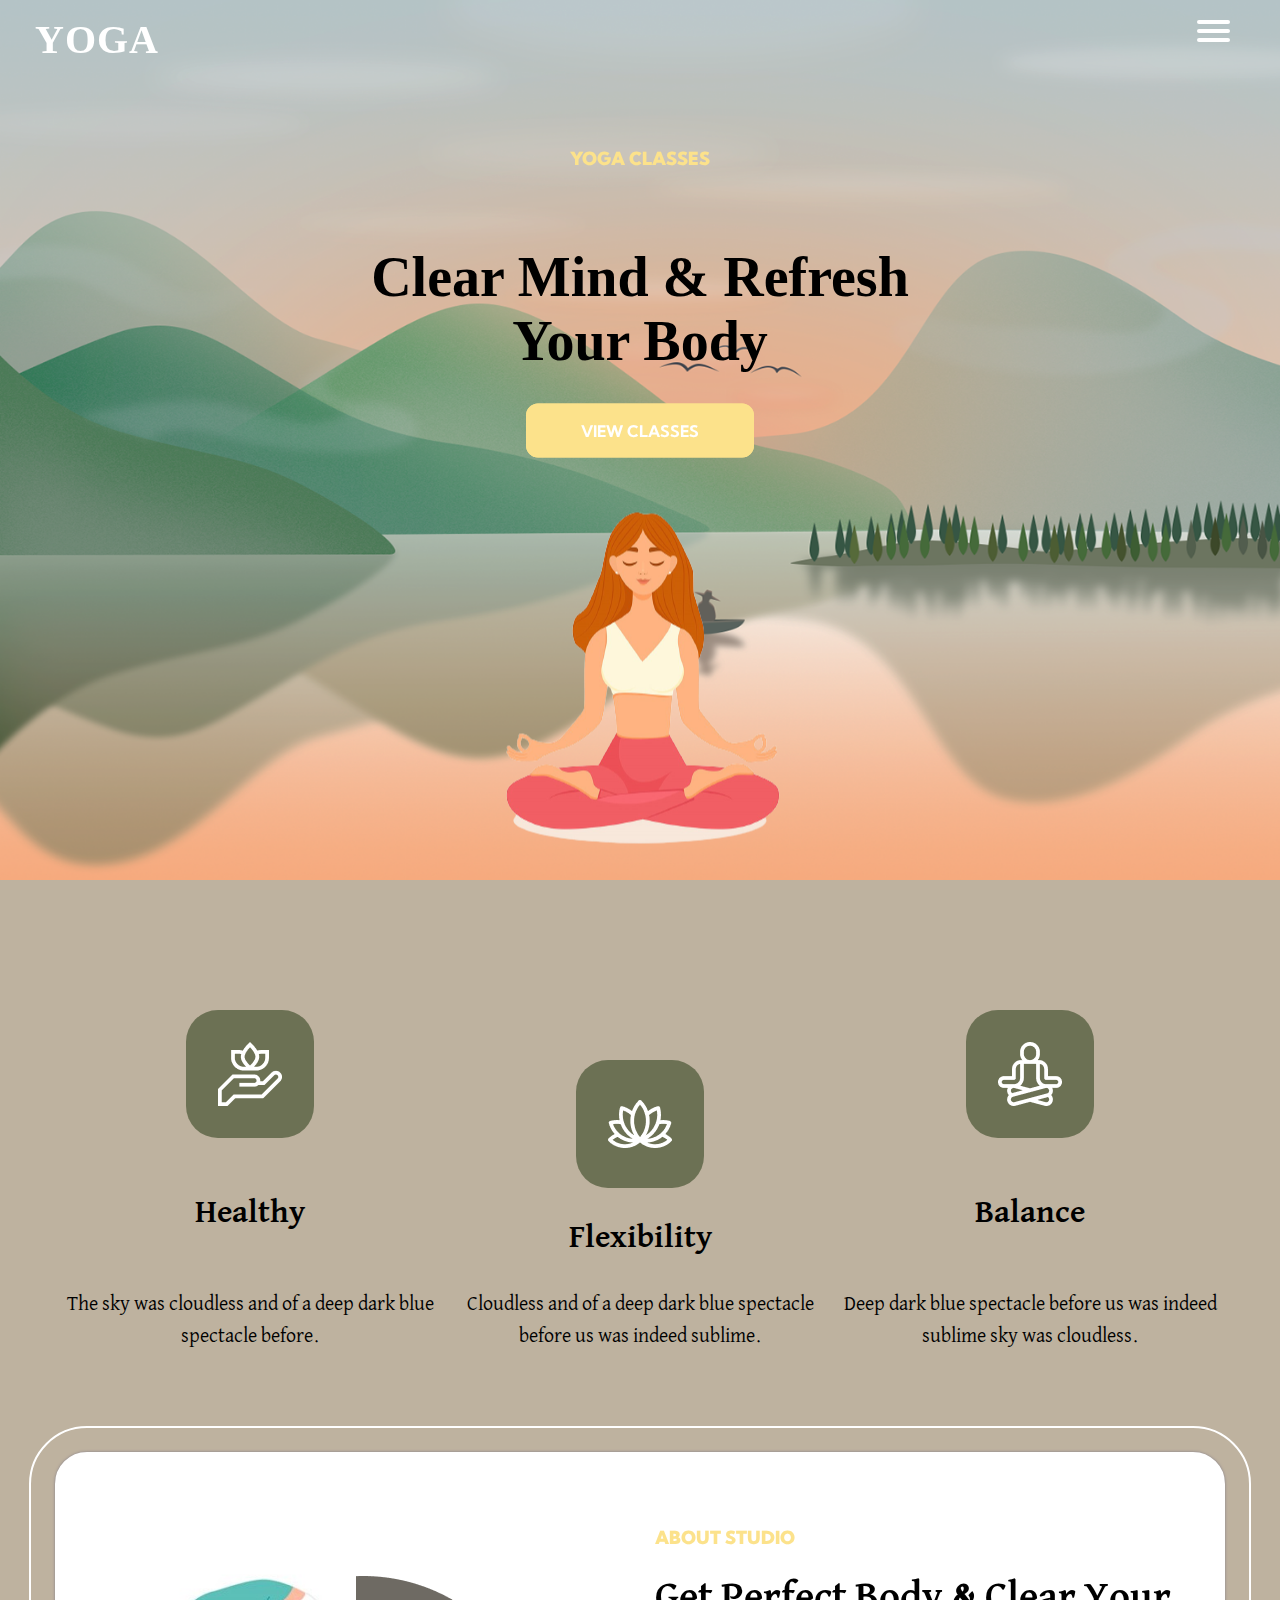
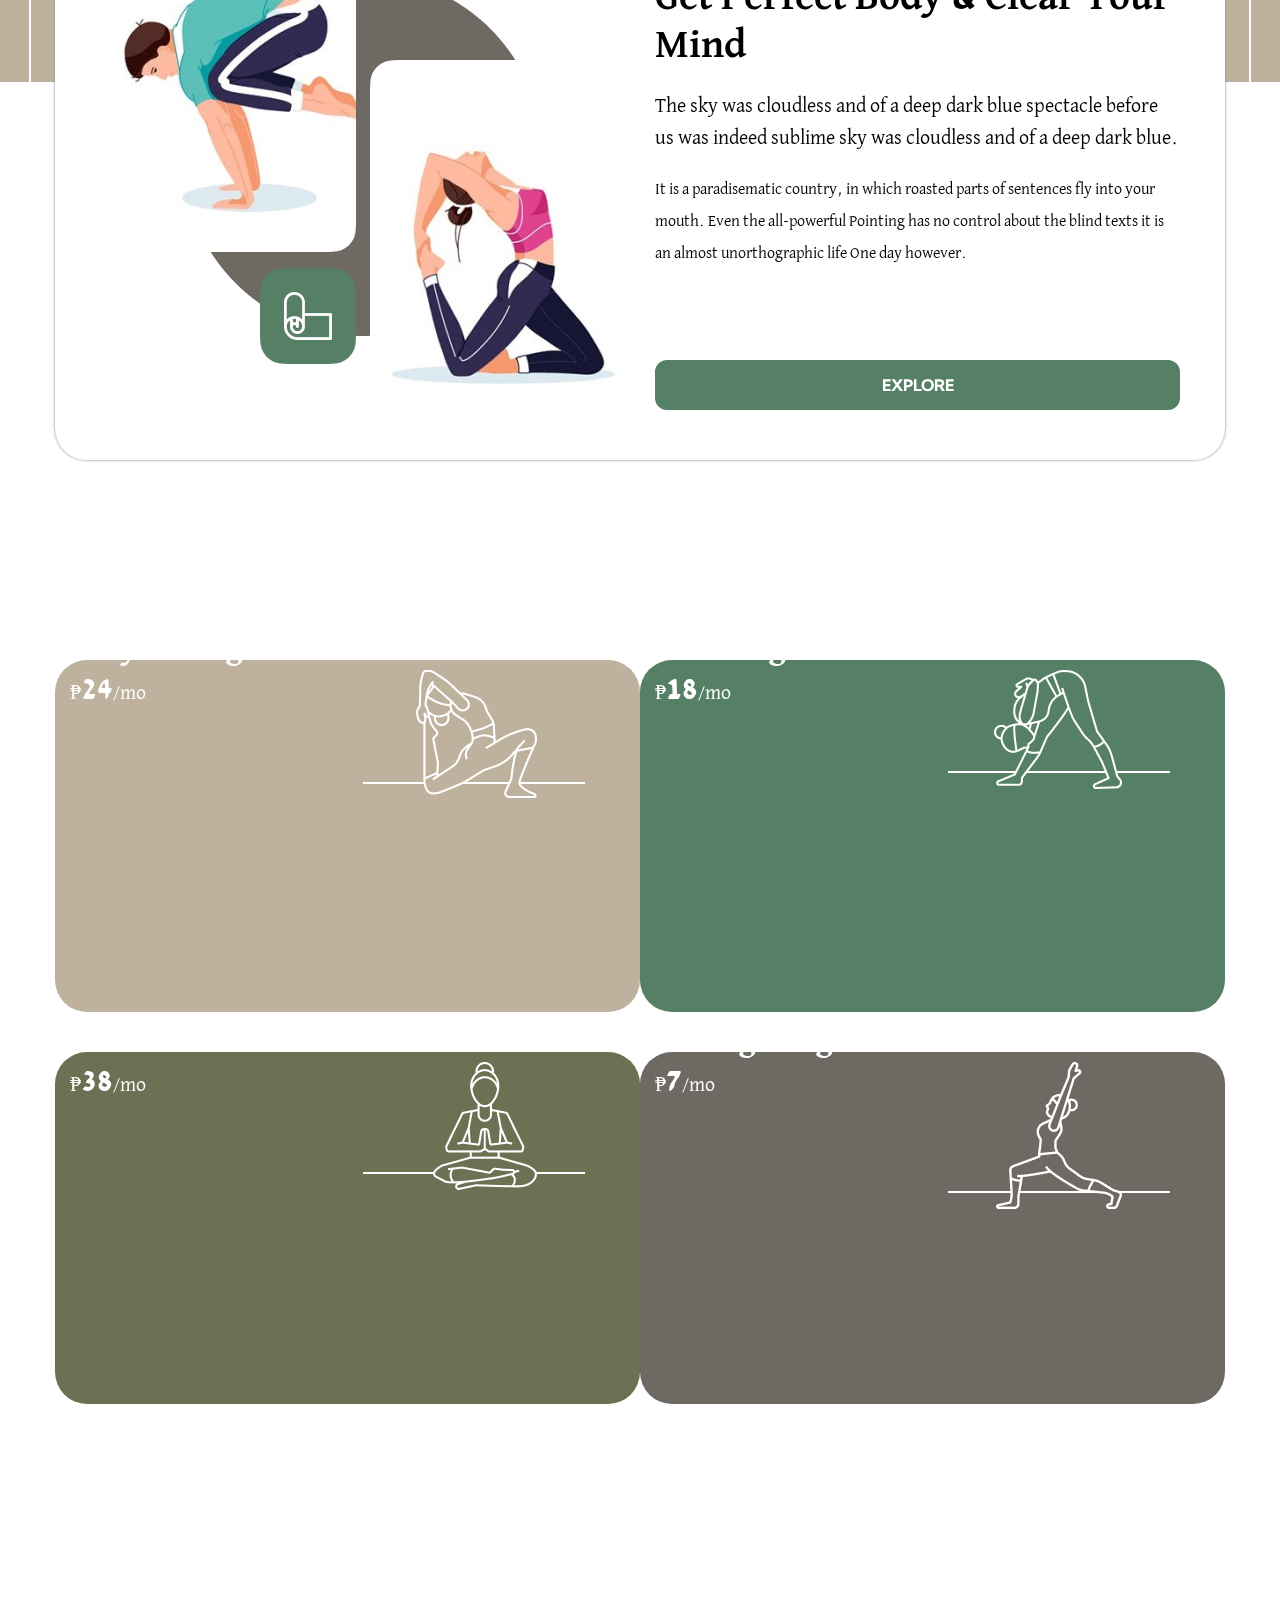
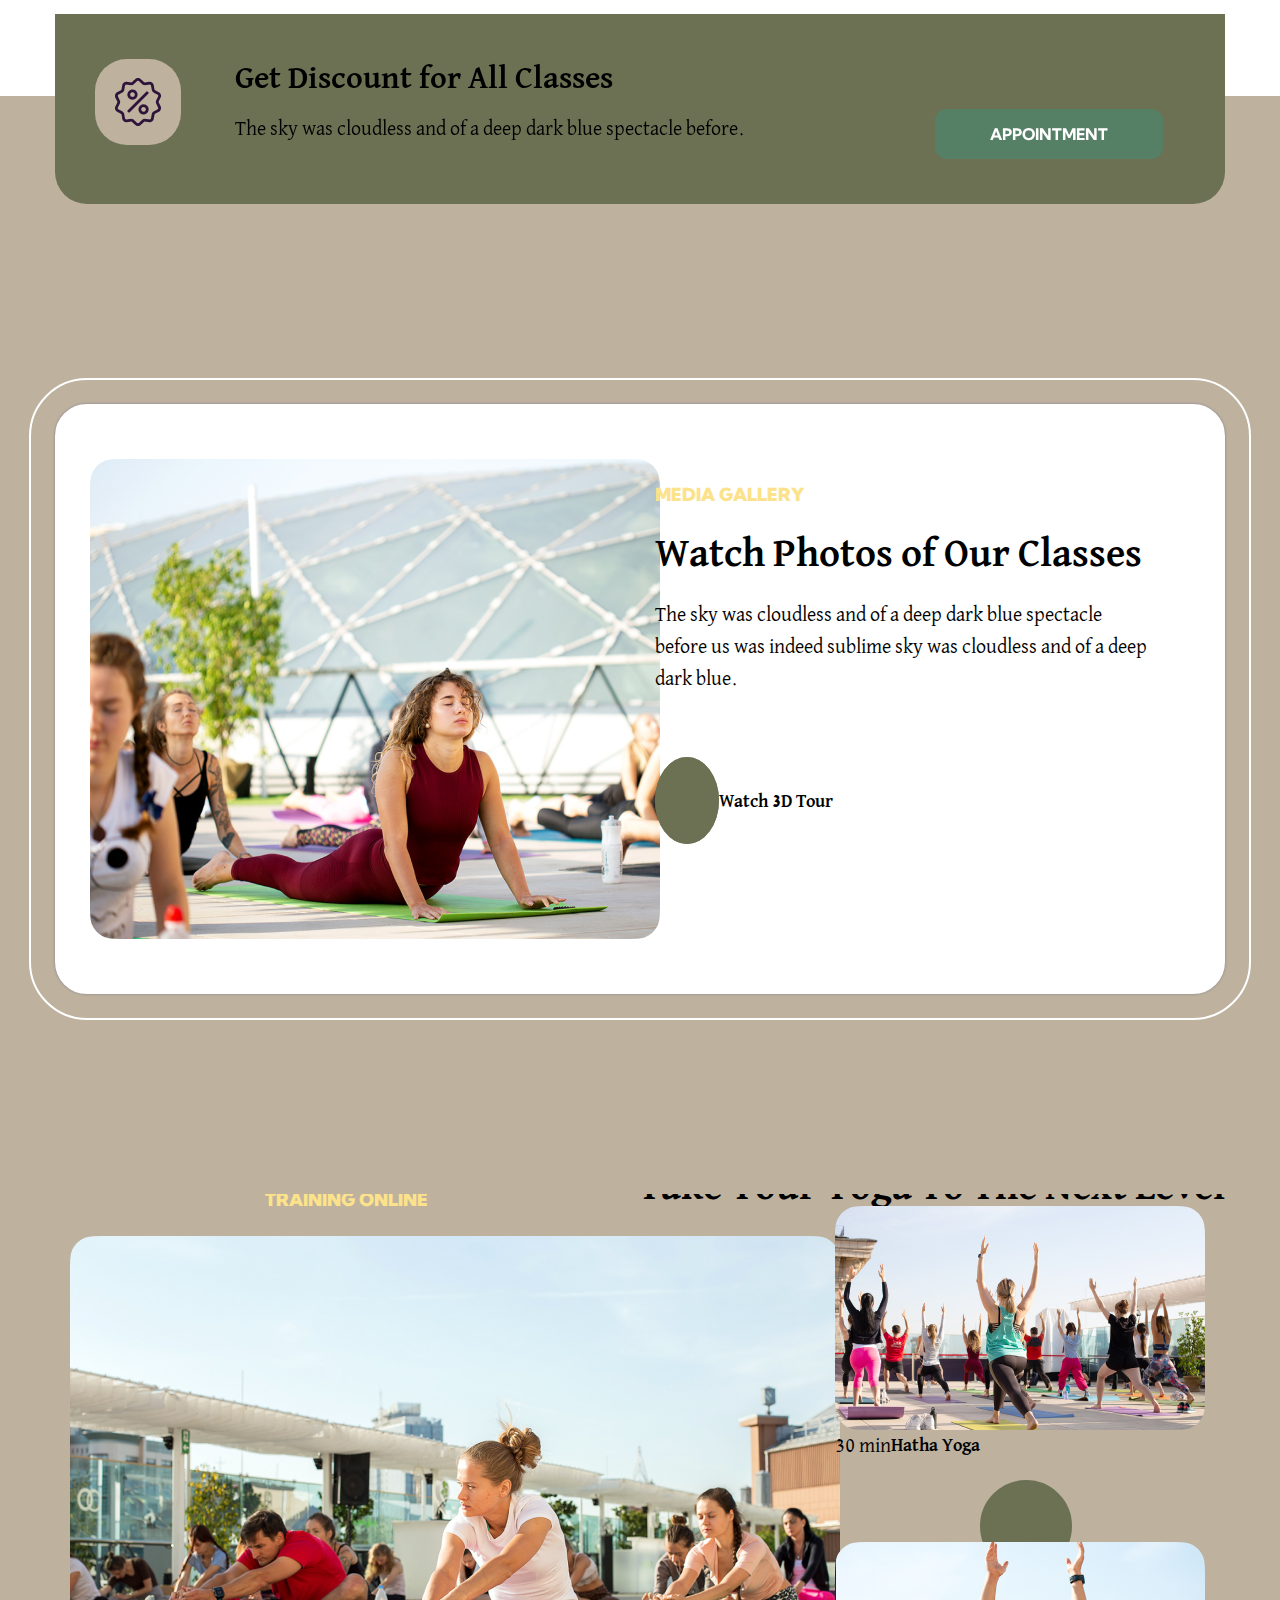
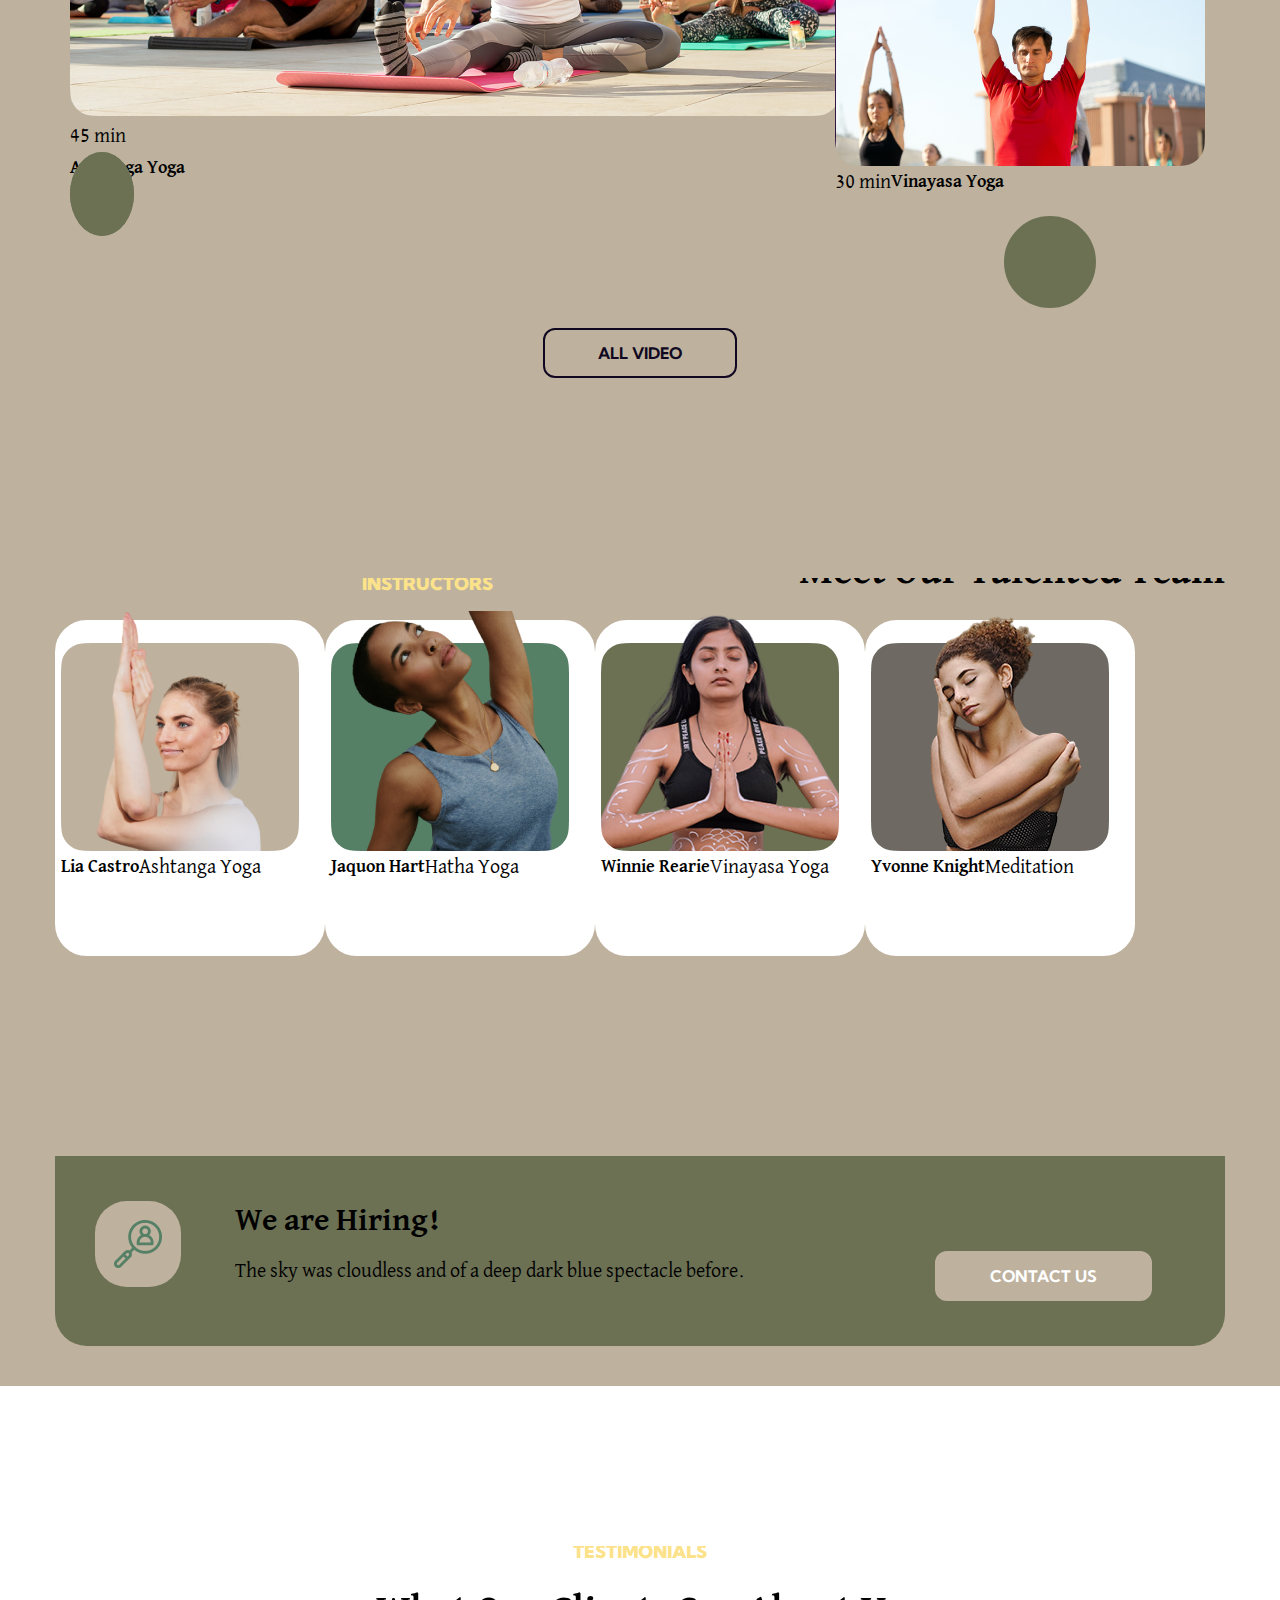
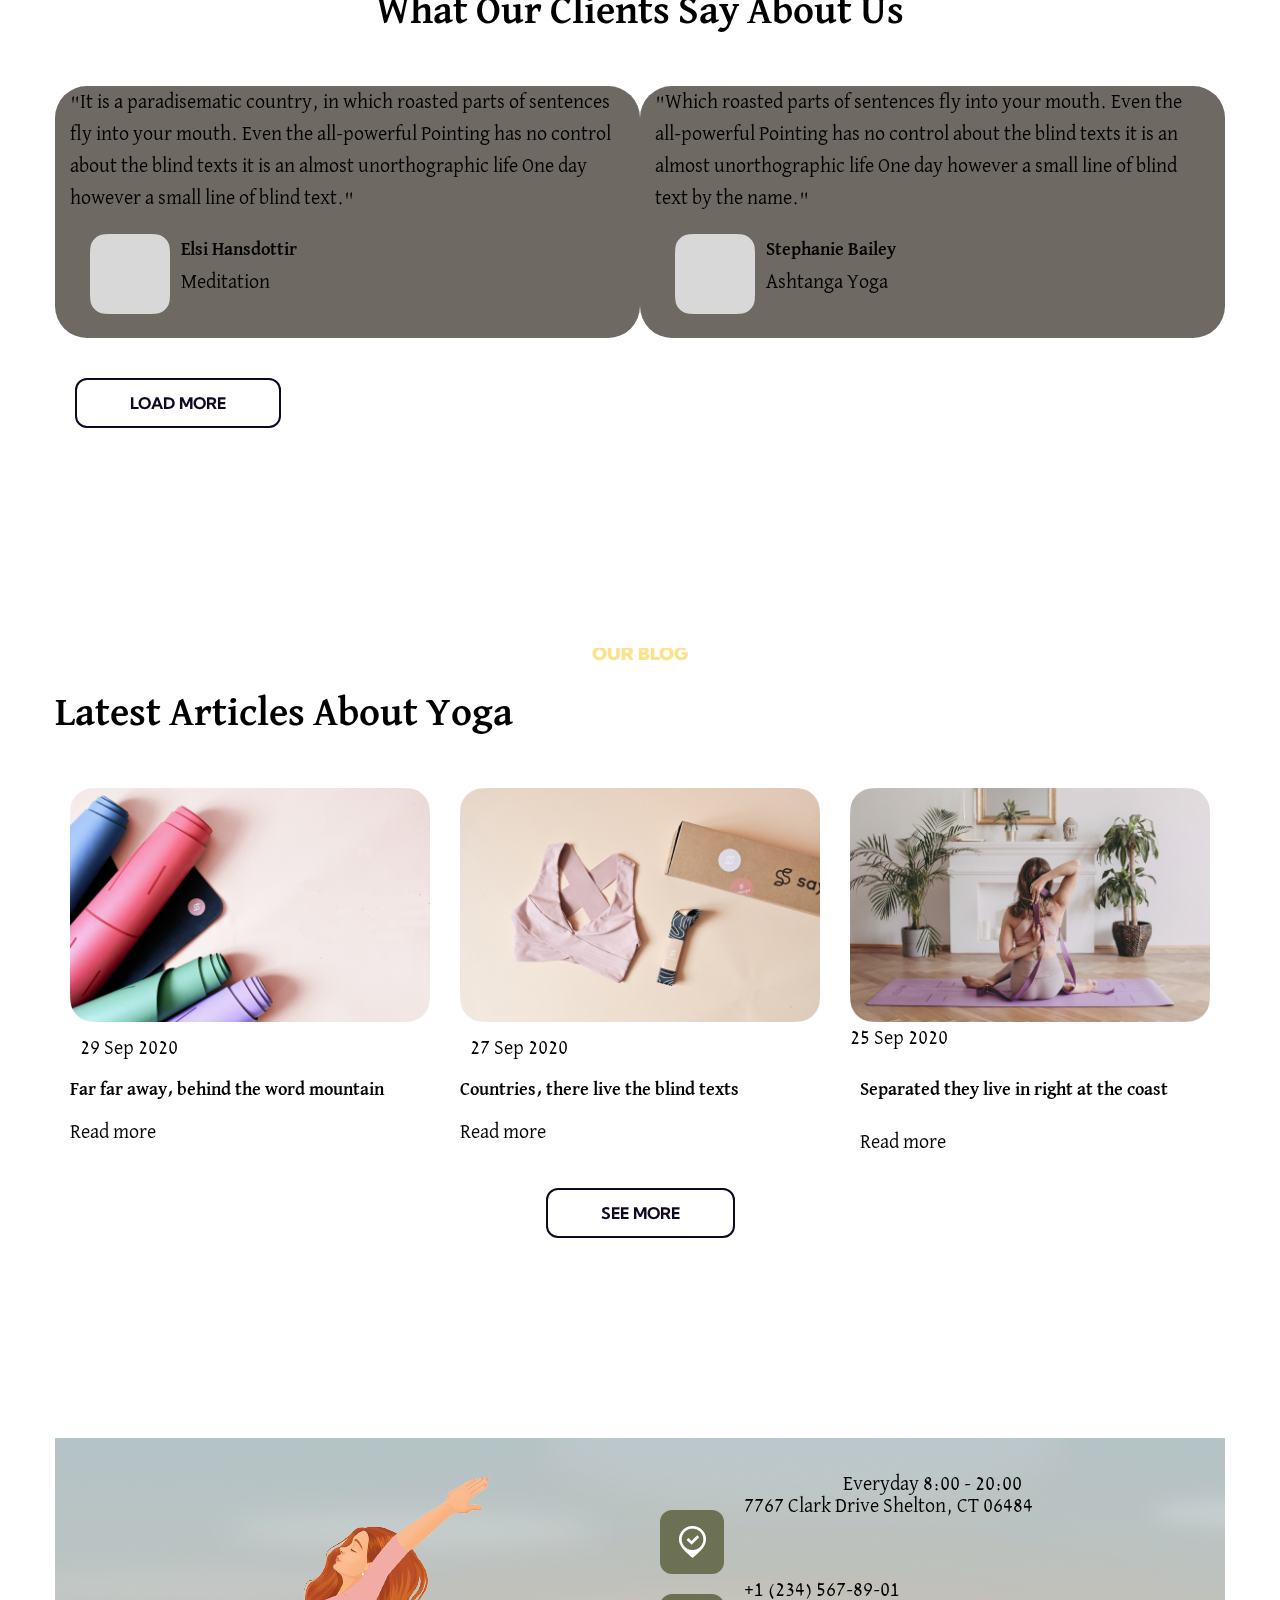
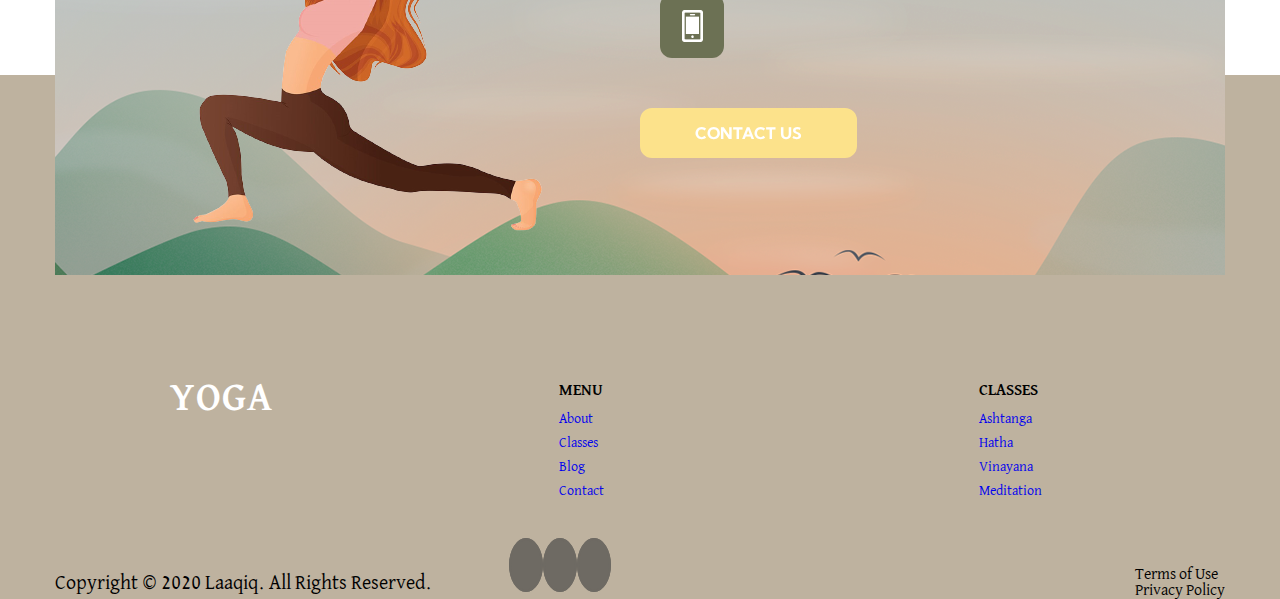
==== YOGA.html @ 5ab81576 "edited 4:30pm 5/19/21" ====
<!DOCTYPE html>
<html lang="en">
  <head>
    <meta charset="UTF-8" />
    <meta http-equiv="X-UA-Compatible" content="IE=edge" />
    <meta name="viewport" content="width=device-width, initial-scale=1.0" />
    <title>YOGA LANDING PAGE</title>
    <link rel="stylesheet" href="./assets/css/main.css" />
    <link rel="preconnect" href="https://fonts.gstatic.com">
    <link href="https://fonts.googleapis.com/css2?family=David+Libre:wght@400;500;700&family=Kumbh+Sans:wght@300;400;700&display=swap" rel="stylesheet">
    <link
    rel="stylesheet"
    href="https://cdnjs.cloudflare.com/ajax/libs/font-awesome/5.15.3/css/all.min.css"
    integrity="sha512-iBBXm8fW90+nuLcSKlbmrPcLa0OT92xO1BIsZ+ywDWZCvqsWgccV3gFoRBv0z+8dLJgyAHIhR35VZc2oM/gI1w=="
    crossorigin="anonymous"
  />
  </head>
  <body>

    <header id="navbar">
      <div class="nav-container">
        <nav role='navigation'>
          <a class="logo h2" href="#">YOGA</a>
          <div id="menu-toggle">
            <input type="checkbox" />
              <span class="ham-menu__item"></span>
              <span class="ham-menu__item"></span>
              <span class="ham-menu__item"></span>
          </div>
          <ul id="menu" class="header__nav-list">
            <li class="header__nav-item"><a class="header__nav-link" href="#">ABOUT</a></li>
            <li class="header__nav-item"><a class="header__nav-link" href="#">CLASSES</a></li>
            <li class="header__nav-item"><a class="header__nav-link" href="#">BLOG</a></li>
            <li class="header__nav-item"><a class="header__nav-link" href="#">CONTACT</a></li>
          </ul>
        </nav>
      </div>
    </header>
     
    <!-- START OF BACKGROUND IMAGE -->
    <div class="background-img"><img src="/assets/img/background.png" alt="" class="background-img">
  
      <div class="hero-text">
        <section id="hero">
          <div class="row d-column-center">
            <h4 class="h4 hero__item menu_link margin-top-btm-50">YOGA CLASSES</h4>
            <h1 class="h1 hero__item margin-top-btm-50">Clear Mind & Refresh Your Body</h1>
            <div class="hero__item">
              <a href="" class="btn btn__yellow margin-top-btm-50">VIEW CLASSES</a>
            </div>
            <div class="hero__item margin-top-btm-50">
              <img src="./assets/img/background-1.png" alt="woman" class="hero__img">
            </div>
          </div>
      </div>

    </div>
  <!-- END OF BACKGROUND IMAGE -->

          <div class="container hero-wrap ">
            <div class="row ">
              <div class="hero-wrap_item column column-lg-4 column-sm-4 d-column-center">
                <div class="row hero-wrap__item hero__icon icon">
                  <img src="./assets/img/hero_icon-1.png" alt="Healthy">
                </div>
                <h2 class="row h3 hero-wrap__item">Healthy</h2>
                <h3 class="row p hero-wrap__item">The sky was cloudless and of a deep dark blue spectacle before.</h3>
              </div>
              <div class="hero-wrap_item column column-lg-4 column-sm-4 d-column-center">
                <div class="row hero-wrap__item hero__icon icon">
                  <img src="./assets/img/hero_icon-2.png" alt="Flexibility"></div>
                <h2 class="row h3 hero-wrap__item">Flexibility</h2>
                <h3 class="row p hero-wrap__item">Cloudless and of a deep dark blue spectacle before us was indeed sublime.</h3>
              </div>
              <div class="hero-wrap_item column column-lg-4 column-sm-4 d-column-center">
                <div class="row hero-wrap__item hero__icon icon">
                  <img src="./assets/img/hero_icon-3.png" alt="Balance"></div>
                <h2 class="row h3 hero-wrap__item">Balance</h2>
                <h3 class="row p hero-wrap__item">Deep dark blue spectacle before us was indeed sublime sky was cloudless.</h3>
              </div>
            </div>
          </div>
      </section>
  
    <!-- START OF WHITE FLUID BACKGROUND -->
    <div class="container-fluid fluid-bg">

      <section id="about"> 
        <div class="container white-filled-outline padding-45-25">
          <div class="row about__box">
            <div class="about__item column column-lg-6 column-sm-12 ac-center jc-center">
              <img src="./assets/img/about_img-1.png" alt="about" class="about__item about__img">
            </div>
            
            <div class="about__item column column-lg-6 column-sm-12">
              <h4 class="about__item h4 menu_link margin-20">ABOUT STUDIO</h4>
              <h2 class="about__item h2">Get Perfect Body & Clear Your Mind</h2>
              <p class="about__item p margin-20">The sky was cloudless and of a deep dark blue spectacle before us was indeed sublime sky was cloudless and of a deep dark blue.</p>
              <p class="about__item regular_L margin-20">It is a paradisematic country, in which roasted parts of sentences fly into your mouth. Even the all-powerful Pointing has no control about the blind texts it is an almost unorthographic life One day however.</p>
              <div class="about__item margin-top-90">
                <a href="" class="btn btn__green center">EXPLORE</a>
              </div>
            </div>
          </div>
        </div>
      </section>

      <section id="classes">
        <div class="container">
          <div class="row">
            <div id="classes__vinayasa" class="classes column column-lg-6 column-sm-12 nude-filled padding-no-right margin-btm-10">
              <div class="row classes__item padding-top-10">
                <h3 class="h3">Vinayasa Yoga</h3>
                <p class="p">Lia Castro</p>
              </div>
              <div class="row classes__item padding-top-10"> 
                <div class="column column-lg-6 column-sm-6"> 
                  <p class="p">₱<span class="h3">24</span>/mo</p> 
                </div> 
                <div class="column column-lg-6 column-sm-6"><img src="./assets/img/classes_img-1.png" alt="" class="team">
                </div>
              </div>
            </div>

            <div id="classes__hatha" class="classes column column-lg-6 column-sm-12 green-filled padding-no-right margin-btm-10">
              <div class="row classes__item padding-top-10">
                <h3 class="h3">Hatha Yoga</h3>
                <p class="p">Jaquon Hart</p>
              </div>
              <div class="row classes__item padding-top-10"> 
                <div class="column column-lg-6 column-sm-6"> 
                  <p class="p">₱<span class="h3">18</span>/mo</p> 
                </div> 
                <div class="column column-lg-6 column-sm-6"><img src="./assets/img/classes_img-2.png" alt="" class="team">
                </div>
              </div>
            </div>

            <div id="classes__meditation" class="classes column column-lg-6 column-sm-12 olive-filled padding-no-right margin-btm-10">
              <div class="row classes__item padding-top-10">
                <h3 class="h3">Meditation</h3>
                <p class="p">Winny Rearie</p>
              </div>
              <div class="row classes__item padding-top-10"> 
                <div class="column column-lg-6 column-sm-6"> 
                  <p class="p">₱<span class="h3">38</span>/mo</p> 
                </div> 
                <div class="column column-lg-6 column-sm-6"><img src="./assets/img/classes_img-3.png" alt="" class="team">
                </div>
              </div>
            </div>

            <div id="classes__ashtanga" class="classes column column-lg-6 column-sm-12 brown-filled padding-no-right margin-btm-10">
              <div class="row classes__item padding-top-10">
                <h3 class="h3">Ashtanga Yoga</h3>
                <p class="p">Yvonne Knight</p>
              </div>
              <div class="row classes__item padding-top-10"> 
                <div class="column column-lg-6 column-sm-6"> 
                  <p class="p">₱<span class="h3">7</span>/mo</p> 
                </div> 
                <div class="column column-lg-6 column-sm-6"><img src="./assets/img/classes_img-4.png" alt="" class="team">
                </div>
              </div>
            </div>
          </div>
        </section>

        <section id="discount">
          <div class="container">
            <div class="row olive-filled padding-45-25 ac-center">
              <div class="column column-lg-9 column-sm-12">
                <div class="row">
                  <div class="column column-lg-2 column-sm-12">
                    <div class="symbol nude-filled center">
                      <img src="./assets/img/discount_icon-1.png" alt="">
                    </div>
                  </div>
                  <div class="column column-lg-10 column-sm-12 d-column-center">
                    <h3 class="h3">Get Discount for All Classes</h3>
                    <p class="p">The sky was cloudless and of a deep dark blue spectacle before.</p>
                  </div>
                </div>
              </div>
              <div class="column column-lg-3 column-sm-12 ac-center">
                <a href="" class="btn btn__green center">APPOINTMENT</a>
              </div>
            </div>
          </div>
        </section>

    </div>
    <!-- END OF WHITE FLUID BACKGROUND -->
    
    <section id="media">
      <div class="container white-filled-outline padding-50">
        <div class="row">
          <div class="column column-lg-6 column-sm-12 center">
            <img src="./assets/img/vid-1.png" alt="media" class="media">
          </div>
          <div class="column column-lg-6 column-sm-12">
            <h4 class="h4 menu_link  margin-20">MEDIA GALLERY</h4>
            <h2 class="h2  margin-20">Watch Photos of Our Classes</h2>
            <p class="p  margin-20">The sky was cloudless and of a deep dark blue spectacle before us was indeed sublime sky was cloudless and of a deep dark blue.</p>
            <p class="h4 margin-top-90"><a href="" class="btn btn__icon-olive"><i class="fas fa-play"></i></a>   Watch 3D Tour</p>
            
          </div>
        </div>
      </div>
    </section>

    <section id="training">
      <div class="container">
        <div class="row padding-top-btm-10">
          <h4 class="h4 menu_link ac-center">TRAINING ONLINE</h4>
          <h2 class="h2 ac-center">Take Your Yoga To The Next Level</h2>
        </div>
        <div class="row">
          <div class="column column-lg-8 column-sm-12">
            <img src="./assets/img/vid-2.png" alt="media" class="media">
            <p class="p">45 min</p>
            <h4 class="h4">Ashtanga Yoga</h4>
            <a href="" class="btn btn__icon-olive"><i class="fas fa-play"></i></a>
          </div>

          <div class="column column-lg-4 column-sm-12 d-column-center">
            <div class="row">
              <img src="./assets/img/vid-3.png" alt="media" class="media">
              <p class="p">30 min</p>
              <h4 class="h4">Hatha Yoga</h4>
              <a href="" class="btn btn__icon-olive"><i class="fas fa-play"></i></a>
            </div>

            <div class="row">
              <img src="./assets/img/vid-4.png" alt="media" class="media">
              <p class="p">30 min</p>
              <h4 class="h4">Vinayasa Yoga</h4>
              <a href="" class="btn btn__icon-olive"><i class="fas fa-play"></i></a>
            </div>           
          </div>
        </div>
        <div class="row center"><a href="" class="btn btn__black-border">ALL VIDEO</a></div>
      </div>
    </section>

    <section id="instructors">
      <div class="container">
        <div class="row instructors__row margin-50">
          <h4 class="h4 menu_link margin-20">INSTRUCTORS</h4>
          <h2 class="h2">Meet Our Talented Team</h2>
        </div>
        <div class="row instructors__row">
          <div class="instructor__block column column-lg-3 column-sm-12 white-filled">
            <div class="row"><img src="./assets/img/team_img-1.png" alt="Lia" class="team">
              <h4 class="h4 padding-top-btm-10">Lia Castro</h4>
              <p class="p padding-top-btm-10">Ashtanga Yoga</p>
            </div>
            
          </div>
          <div class="instructor__block column column-lg-3 white-filled">
            <div class="row">
              <img src="./assets/img/team_img-2.png" alt="Lia" class="team">
              <h4 class="h4 padding-top-btm-10">Jaquon Hart</h4>
              <p class="p padding-top-btm-10">Hatha Yoga</p>
            </div>  
          </div>

          <div class="instructor__block column column-lg-3 white-filled">
            <div class="row">
              <img src="./assets/img/team_img-3.png" alt="Lia" class="team">
              <h4 class="h4 padding-top-btm-10">Winnie Rearie</h4>
              <p class="p padding-top-btm-10">Vinayasa Yoga</p>
            </div>
          </div>

          <div class="instructor__block column column-lg-3 white-filled">
            <div class="row">
              <img src="./assets/img/team_img-4.png" alt="Lia" class="team">
              <h4 class="h4 padding-top-btm-10">Yvonne Knight</h4>
              <p class="p padding-top-btm-10">Meditation</p>
            </div>
          </div>
        </div>
      </div>
    </section>

    <!-- START OF WHITE FLUID BACKGROUND -->
    <div class="container-fluid fluid-bg">

      <section id="hiring">
        <div class="container">
          <div class="row olive-filled padding-45-25 ac-center">
            <div class="column column-lg-9 column-sm-12">
              <div class="row">
                <div class="column column-lg-2 column-sm-12">
                  <div class="symbol nude-filled center">
                    <img src="./assets/img/hiring.png" alt="">
                  </div>
                </div>

                <div class="column column-lg-10 column-sm-12 d-column-center">
                  <h3 class="h3">We are Hiring!</h3>
                  <p class="p">The sky was cloudless and of a deep dark blue spectacle before.</p>
                </div>
              </div>
            </div>
            
            <div class="column column-lg-3 column-sm-12 ac-center">
              <a href="" class="btn btn__nude">CONTACT US</a>
            </div>
          </div>
        </div>
      </section>

      <section id="testimonials">
        <div class="container">
          <div class="row margin-top-btm-50 d-column-center center">
            <h4 class="h4 menu_link margin-20 ac-center">TESTIMONIALS</h4>
            <h2 class="h2">What Our Clients Say About Us</h2>
          </div>
          <div class="row center">
            <div class="column column-lg-6 column-md-9 column-sm-12 brown-filled padding-45-25">
              <p class="p padding-top-btm-10">"It is a paradisematic country, in which roasted parts of sentences fly into your mouth. Even the all-powerful Pointing has no control about the blind texts it is an almost unorthographic life One day however a small line of blind text."</p>
            
              <div class="row padding-20">
                <div class="column column-lg-2 column-sm-4">
                  <img src="./assets/img/testimonilas.png" alt="quote">
                </div>
                <div class="column column-lg-10 column-sm-8">
                  <h4 class="h4">Elsi Hansdottir</h4>
                  <p class="p">Meditation</p>
                </div>  
              </div>
            </div>

            <div class="column column-lg-6 column-md-9 column-sm-12 brown-filled padding-45-25">
              <p class="p padding-top-btm-10">"Which roasted parts of sentences fly into your mouth. Even the all-powerful Pointing has no control about the blind texts it is an almost unorthographic life One day however a small line of blind text by the name."</p>      
              
              <div class="row padding-20">
                <div class="column column-lg-2 column-sm-4">
                  <img src="./assets/img/testimonilas.png" alt="quote">
                </div>
                <div class="column column-lg-10 column-sm-8">
                  <h4 class="h4">Stephanie Bailey</h4>
                  <p class="p">Ashtanga Yoga</p>
                </div>
              </div>
            </div>
          </div>

          <div class="row padding-20">
             <a href="" class="btn btn__black-border center">LOAD MORE</a>
          </div>
        </div> 
      </section>

      <section id="blog">
        <div class="container">
          <div class="row margin-top-btm-50 d-column">
            <h4 class="h4 menu_link margin-20">OUR BLOG</h4>
            <h2 class="h2">Latest Articles About Yoga</h2>
          </div>

          <div class="row center">
            <div class="column column-lg-4 column-md-8 column-sm-12 d-column">
              <img src="./assets/img/blog-1.png" alt="blog" class="blog">
              <p class="p margin-10">29 Sep 2020</p>
              <h4 class="h4 margin-btm-10 ">Far far away, behind the word mountain</h4>
              <li class="p margin-btm-10">Read more</li>
            </div>
            <div class="column column-lg-4 column-md-8 column-sm-12 d-column">
              <img src="./assets/img/blog-2.png" alt="blog" class="blog">
              <p class="p margin-10">27 Sep 2020</p>
                <h4 class="h4 margin-btm-10">Countries, there live the blind texts</h4>
                <li class="p margin-btm-10">Read more</li>
            </div>
            <div class="column column-lg-4 column-md-8 column-sm-12 d-column">
              <img src="./assets/img/blog-3.png" alt="blog" class="blog">
              <p class="p margin-btm-10">25 Sep 2020</p>
              <h4 class="h4 margin-10">Separated they live in right at the coast</h4>
              <li class="p margin-10">Read more</li>
            </div>
          </div>
          <div class="row center margin-top-20 center"><a href="" class="btn btn__black-border">SEE MORE</a></div>
        </div>
      </section>

<section id="contact">
  <div class="container" style="background-image: url(./assets/img/background.png);">
    <div class="row">
      <div class="column column-lg-6 column-sm-12">
        <img src="./assets/img/background-2.png" alt="woman" class="contact">
      </div>

      <div class="column column-lg-6 column-sm-12">
        <div class="row d-column">
          <h3 class="h3">Contact Us!</h3>
          <p class="p margin-20">Everyday 8:00 - 20:00</p>
        </div>
        <div class="row margin-10">
          <div href="" class="contact__icon icon-sm">
            <img src="./assets/img/contact-1.png" alt="address">
          </div>
          <p class="p">7767 Clark Drive Shelton, CT 06484</p>
        </div>
        <div class="row margin-10">
          <div href="" class="contact__icon icon-sm">
            <img src="./assets/img/contact-2.png" alt="">
          </div>
          <p class="p">+1 (234) 567-89-01</p>
        </div>
        <div class="row margin-20">
          <a href="" class="btn btn__yellow">CONTACT US</a>
        </div>
      </div>
    </div>
  </div>
</section>
</div>

<footer id="footer">
  <div class="container ">
    <div class="row">
      <div class="logo h2 column column-lg-3 column-sm-12 jc-center">
        YOGA
      </div>
      <div class="column column-lg-3 column-sm-12 d-column-center margin-20 center">
        <a class="bold_L">MENU</a>
        <a href="#about" class="regular_M">About</a>
        <a href="#classes" class="regular_M">Classes</a>
        <a href="#blog" class="regular_M">Blog</a>
        <a href="contact" class="regular_M">Contact</a>
      </div>
      <div class="column column-lg-3 column-sm-12 d-column-center margin-20 center">
        <a class="bold_L">CLASSES</a>
        <a href="#classes__ashtanga" class="regular_M">Ashtanga</a>
        <a href="#classes__hatha" class="regular_M">Hatha</a>
        <a href="#classes__vinayana" class="regular_M">Vinayana</a>
        <a href="#classes__meditation" class="regular_M">Meditation</a>
      </div>
      <div class="column column-lg-3 column-sm-12 margin-20 ">
        <a href="" class="btn btn__icon-only"><i class="fab fa-facebook-f"></i></a>
        <a href="" class="btn btn__icon-only"><i class="fab fa-twitter"></i></a>
        <a href="" class="btn btn__icon-only"><i class="fab fa-instagram"></i></a>
      </div>
    </div>

    <div class="row jc-space-between margin-top-90">
      <p class="p">Copyright © 2020 Laaqiq. All Rights Reserved.</p>
      <ul>
        <li>Terms of Use</li>
        <li>Privacy Policy</li>
      </ul>
    </div>
  </div>
</footer>

<script>
  window.onscroll = () => {
    const navbar = document.querySelector("#navbar");
    // navbar height is 80
    if (this.scrollY <= 80) navbar.className = "";
    else navbar.className = "navbar--scroll";
  };
</script>

  </body>
</html>
---- assets/css/main.css ----
html {
  -webkit-box-sizing: border-box;
  box-sizing: border-box;
  scroll-padding-top: 80px;
  scroll-behavior: smooth;
  font-size: 16pt;
  font-family: "David Libre", serif;
}

body {
  background-color: #beb29f;
}

*,
*:before,
*:after {
  -webkit-box-sizing: inherit;
  box-sizing: inherit;
}

a {
  text-decoration: none;
  font-family: "Kumbh Sans", sans-serif;
}

li {
  list-style-type: none;
}

html,
body,
div,
span,
applet,
object,
iframe,
h1,
h2,
h3,
h4,
h5,
h6,
p,
blockquote,
pre,
a,
abbr,
acronym,
address,
big,
cite,
code,
del,
dfn,
em,
img,
ins,
kbd,
q,
s,
samp,
small,
strike,
strong,
sub,
sup,
tt,
var,
b,
u,
i,
center,
dl,
dt,
dd,
ol,
ul,
li,
fieldset,
form,
label,
legend,
table,
caption,
tbody,
tfoot,
thead,
tr,
th,
td,
article,
aside,
canvas,
details,
embed,
figure,
figcaption,
footer,
header,
hgroup,
menu,
nav,
output,
ruby,
section,
summary,
time,
mark,
audio,
video {
  margin: 0;
  padding: 0;
  border: 0;
  font-size: 100%;
  font: inherit;
  vertical-align: baseline;
}

/* HTML5 display-role reset for older browsers */
article,
aside,
details,
figcaption,
figure,
footer,
header,
hgroup,
menu,
nav,
section {
  display: block;
}

body {
  line-height: 1;
}

ol,
ul {
  list-style: none;
}

blockquote,
q {
  quotes: none;
}

blockquote:before,
blockquote:after,
q:before,
q:after {
  content: "";
  content: none;
}

table {
  border-collapse: collapse;
  border-spacing: 0;
}

.h1 {
  font-size: 56px;
  line-height: 64px;
  font-weight: 900;
}

.h2 {
  font-size: 40px;
  line-height: 48px;
  font-weight: 900;
}

.h3 {
  font-size: 32px;
  line-height: 40px;
  font-weight: 900;
}

.h4 {
  font-size: 18px;
  line-height: 32px;
  font-weight: 900;
}

.bold_L {
  font-size: 16px;
  line-height: 32px;
  font-weight: 700;
}

.bold_M {
  font-size: 14px;
  line-height: 24px;
  font-weight: 700;
}

.bold_S {
  font-size: 11px;
  line-height: 16px;
  font-weight: 700;
}

.p {
  font-size: 20px;
  line-height: 32px;
  font-weight: 400;
}

.regular_L {
  font-size: 16px;
  line-height: 32px;
  font-weight: 400;
}

.regular_M {
  font-size: 14px;
  line-height: 24px;
  font-weight: 400;
}

.regular_S {
  font-size: 11px;
  line-height: 16px;
  font-weight: 400;
}

.d-flex {
  display: -webkit-box;
  display: -ms-flexbox;
  display: flex;
}

.d-inline {
  display: inline-block;
}

.d-block {
  display: block;
}

.d-column {
  display: -webkit-box;
  display: -ms-flexbox;
  display: flex;
  -webkit-box-orient: vertical;
  -webkit-box-direction: normal;
      -ms-flex-direction: column;
          flex-direction: column;
  -webkit-box-pack: start;
      -ms-flex-pack: start;
          justify-content: flex-start;
}

.d-column-space-between {
  display: -webkit-box;
  display: -ms-flexbox;
  display: flex;
  -webkit-box-orient: vertical;
  -webkit-box-direction: normal;
      -ms-flex-direction: column;
          flex-direction: column;
  -webkit-box-pack: justify;
      -ms-flex-pack: justify;
          justify-content: space-between;
}

.d-column-center {
  display: -webkit-box;
  display: -ms-flexbox;
  display: flex;
  -webkit-box-orient: vertical;
  -webkit-box-direction: normal;
      -ms-flex-direction: column;
          flex-direction: column;
  -webkit-box-pack: justify;
      -ms-flex-pack: justify;
          justify-content: space-between;
}

.ac-center {
  display: -webkit-box;
  display: -ms-flexbox;
  display: flex;
  -ms-flex-line-pack: center;
      align-content: center;
}

.jc-center {
  display: -webkit-box;
  display: -ms-flexbox;
  display: flex;
  -ms-flex-wrap: wrap;
      flex-wrap: wrap;
  -webkit-box-pack: center;
      -ms-flex-pack: center;
          justify-content: center;
}

.center {
  display: -webkit-box;
  display: -ms-flexbox;
  display: flex;
  -ms-flex-wrap: wrap;
      flex-wrap: wrap;
  -webkit-box-pack: center;
      -ms-flex-pack: center;
          justify-content: center;
  -ms-flex-line-pack: center;
      align-content: center;
}

.jc-space-between {
  -webkit-box-pack: justify;
      -ms-flex-pack: justify;
          justify-content: space-between;
}

.margin-btm-10 {
  margin-bottom: 10px;
}

.margin-10 {
  margin: 10px;
}

.margin-20 {
  margin: 20px auto;
}

.margin-top-btm-50 {
  margin: 50px auto;
}

.margin-top-90 {
  margin-top: 90px;
}

.margin-top-20 {
  margin-top: 20px;
}

.padding-45-25 {
  padding: 45px 25px;
}

.padding-50 {
  padding: 50px;
}

.padding-20 {
  padding: 20px;
}

.padding-no-right {
  padding-top: 45px;
  padding-left: 25px;
  padding-bottom: 45px;
}

.padding-top-btm-10 {
  padding: 10px auto;
}

.white-filled-outline {
  background: #fff;
  border: 5px solid #fff;
  border-radius: 32px;
  outline: 2px solid #fff;
  outline-offset: 24px;
  -webkit-box-shadow: 0 0 3px #817c89;
          box-shadow: 0 0 3px #817c89;
}

.white-filled {
  background: #fff;
  border: 5px solid #fff;
  border-radius: 32px;
}

.nude-filled {
  background: #beb29f;
  border-radius: 32px;
}

.green-filled {
  background: #558065;
  border-radius: 32px;
}

.olive-filled {
  background: #6c7154;
  border-radius: 32px;
}

.brown-filled {
  background: #6e6a63;
  border-radius: 32px;
}

.icon {
  background: #6c7154;
  width: 128px;
  height: 128px;
  -webkit-box-pack: center;
      -ms-flex-pack: center;
          justify-content: center;
  -webkit-box-align: center;
      -ms-flex-align: center;
          align-items: center;
  border-radius: 32px;
}

.icon img {
  line-height: 64px;
}

.menu_link {
  color: #fce28b;
  font-family: "Kumbh Sans", sans-serif;
  margin: 20px auto;
}

.classes {
  height: 352px;
  color: #fff;
}

.symbol {
  width: 86px;
  height: 86px;
  -ms-flex-line-pack: center;
      align-content: center;
  -webkit-box-pack: center;
      -ms-flex-pack: center;
          justify-content: center;
}

.symbol img {
  -ms-flex-item-align: center;
      -ms-grid-row-align: center;
      align-self: center;
  -ms-grid-column-align: center;
      justify-self: center;
}

#navbar {
  height: 80px;
  display: -webkit-box;
  display: -ms-flexbox;
  display: flex;
  -webkit-box-pack: justify;
      -ms-flex-pack: justify;
          justify-content: space-between;
  -webkit-box-align: center;
      -ms-flex-align: center;
          align-items: center;
  position: fixed;
  top: 0;
}

#navbar.navbar--scroll {
  background: #beb29f;
  -webkit-box-shadow: 2px 2px 4px #817c89;
          box-shadow: 2px 2px 4px #817c89;
}

.logo {
  color: #fff;
  letter-spacing: 1px;
  margin-left: 20px;
}

#menu-toggle {
  display: block;
  position: absolute;
  top: 20px;
  right: 50px;
  z-index: 1;
  -webkit-user-select: none;
  -moz-user-select: none;
   -ms-user-select: none;
       user-select: none;
}

#menu-toggle input {
  display: block;
  width: 40px;
  height: 32px;
  position: absolute;
  top: -7px;
  left: -5px;
  cursor: pointer;
  opacity: 0;
  z-index: 2;
  -webkit-touch-callout: none;
}

#menu-toggle span {
  display: block;
  width: 33px;
  height: 4px;
  margin-bottom: 5px;
  position: relative;
  background: #fff;
  border-radius: 3px;
  z-index: 1;
  -webkit-transform-origin: 4px 0px;
          transform-origin: 4px 0px;
  -webkit-transition: background 0.5s cubic-bezier(0.77, 0.2, 0.05, 1), opacity 0.55s ease, -webkit-transform 0.5s cubic-bezier(0.77, 0.2, 0.05, 1);
  transition: background 0.5s cubic-bezier(0.77, 0.2, 0.05, 1), opacity 0.55s ease, -webkit-transform 0.5s cubic-bezier(0.77, 0.2, 0.05, 1);
  transition: transform 0.5s cubic-bezier(0.77, 0.2, 0.05, 1), background 0.5s cubic-bezier(0.77, 0.2, 0.05, 1), opacity 0.55s ease;
  transition: transform 0.5s cubic-bezier(0.77, 0.2, 0.05, 1), background 0.5s cubic-bezier(0.77, 0.2, 0.05, 1), opacity 0.55s ease, -webkit-transform 0.5s cubic-bezier(0.77, 0.2, 0.05, 1);
}

#menu-toggle span:first-child {
  -webkit-transform-origin: 0% 0%;
          transform-origin: 0% 0%;
}

#menu-toggle span:nth-last-child(2) {
  -webkit-transform-origin: 0% 100%;
          transform-origin: 0% 100%;
}

#menu-toggle input:checked ~ span {
  opacity: 1;
  -webkit-transform: rotate(45deg) translate(-2px, -1px);
          transform: rotate(45deg) translate(-2px, -1px);
  background: #558065;
}

#menu-toggle input:checked ~ span:nth-last-child(3) {
  opacity: 0;
  -webkit-transform: rotate(0deg) scale(0.2, 0.2);
          transform: rotate(0deg) scale(0.2, 0.2);
}

#menu-toggle input:checked ~ span:nth-last-child(2) {
  opacity: 1;
  -webkit-transform: rotate(-45deg) translate(0, -1px);
          transform: rotate(-45deg) translate(0, -1px);
}

#menu {
  position: absolute;
  width: 300px;
  margin: -100px 0 0 0;
  padding: 50px;
  padding-top: 125px;
  right: -100px;
  background: #fff;
  list-style-type: none;
  -webkit-font-smoothing: antialiased;
  -webkit-transform-origin: 0% 0%;
          transform-origin: 0% 0%;
  -webkit-transform: translate(100%, 0);
          transform: translate(100%, 0);
  -webkit-transition: -webkit-transform 0.5s cubic-bezier(0.77, 0.2, 0.05, 1);
  transition: -webkit-transform 0.5s cubic-bezier(0.77, 0.2, 0.05, 1);
  transition: transform 0.5s cubic-bezier(0.77, 0.2, 0.05, 1);
  transition: transform 0.5s cubic-bezier(0.77, 0.2, 0.05, 1), -webkit-transform 0.5s cubic-bezier(0.77, 0.2, 0.05, 1);
}

#menu li {
  padding: 10px 0;
  font-size: 22px;
}

#menu-toggle input:checked ~ ul {
  -webkit-transform: scale(1, 1);
          transform: scale(1, 1);
  opacity: 1;
}

.container {
  font-family: "David Libre", serif;
  width: 100%;
  margin: 0 auto;
  overflow: hidden;
}

.container-fluid {
  width: 100%;
  margin: 0 auto;
  overflow: hidden;
}

.row {
  display: -webkit-box;
  display: -ms-flexbox;
  display: flex;
  -ms-flex-wrap: wrap;
      flex-wrap: wrap;
  margin-top: -30px;
}

.row .row {
  margin-left: -15px;
  margin-right: -15px;
}

.column {
  padding: 0 15px;
  width: 100%;
  margin-top: 30px;
}

.column-1 {
  width: calc(1 / 12 * 100%);
}

.column-2 {
  width: calc(2 / 12 * 100%);
}

.column-3 {
  width: calc(3 / 12 * 100%);
}

.column-4 {
  width: calc(4 / 12 * 100%);
}

.column-5 {
  width: calc(5 / 12 * 100%);
}

.column-6 {
  width: calc(6 / 12 * 100%);
}

.column-7 {
  width: calc(7 / 12 * 100%);
}

.column-8 {
  width: calc(8 / 12 * 100%);
}

.column-9 {
  width: calc(9 / 12 * 100%);
}

.column-10 {
  width: calc(10 / 12 * 100%);
}

.column-11 {
  width: calc(11 / 12 * 100%);
}

.column-12 {
  width: calc(12 / 12 * 100%);
}

@media screen and (min-width: 576px) {
  .container {
    max-width: 540px;
  }
  .column-sm-1 {
    width: calc(1 / 12 * 100%);
  }
  .column-sm-2 {
    width: calc(2 / 12 * 100%);
  }
  .column-sm-3 {
    width: calc(3 / 12 * 100%);
  }
  .column-sm-4 {
    width: calc(4 / 12 * 100%);
  }
  .column-sm-5 {
    width: calc(5 / 12 * 100%);
  }
  .column-sm-6 {
    width: calc(6 / 12 * 100%);
  }
  .column-sm-7 {
    width: calc(7 / 12 * 100%);
  }
  .column-sm-8 {
    width: calc(8 / 12 * 100%);
  }
  .column-sm-9 {
    width: calc(9 / 12 * 100%);
  }
  .column-sm-10 {
    width: calc(10 / 12 * 100%);
  }
  .column-sm-11 {
    width: calc(11 / 12 * 100%);
  }
  .column-sm-12 {
    width: calc(12 / 12 * 100%);
  }
}

@media screen and (min-width: 768px) {
  .container {
    max-width: 720px;
  }
  .column-md-1 {
    width: calc(1 / 12 * 100%);
  }
  .column-md-2 {
    width: calc(2 / 12 * 100%);
  }
  .column-md-3 {
    width: calc(3 / 12 * 100%);
  }
  .column-md-4 {
    width: calc(4 / 12 * 100%);
  }
  .column-md-5 {
    width: calc(5 / 12 * 100%);
  }
  .column-md-6 {
    width: calc(6 / 12 * 100%);
  }
  .column-md-7 {
    width: calc(7 / 12 * 100%);
  }
  .column-md-8 {
    width: calc(8 / 12 * 100%);
  }
  .column-md-9 {
    width: calc(9 / 12 * 100%);
  }
  .column-md-10 {
    width: calc(10 / 12 * 100%);
  }
  .column-md-11 {
    width: calc(11 / 12 * 100%);
  }
  .column-md-12 {
    width: calc(12 / 12 * 100%);
  }
}

@media screen and (min-width: 992px) {
  .container {
    max-width: 960px;
  }
  .column-lg-1 {
    width: calc(1 / 12 * 100%);
  }
  .column-lg-2 {
    width: calc(2 / 12 * 100%);
  }
  .column-lg-3 {
    width: calc(3 / 12 * 100%);
  }
  .column-lg-4 {
    width: calc(4 / 12 * 100%);
  }
  .column-lg-5 {
    width: calc(5 / 12 * 100%);
  }
  .column-lg-6 {
    width: calc(6 / 12 * 100%);
  }
  .column-lg-7 {
    width: calc(7 / 12 * 100%);
  }
  .column-lg-8 {
    width: calc(8 / 12 * 100%);
  }
  .column-lg-9 {
    width: calc(9 / 12 * 100%);
  }
  .column-lg-10 {
    width: calc(10 / 12 * 100%);
  }
  .column-lg-11 {
    width: calc(11 / 12 * 100%);
  }
  .column-lg-12 {
    width: calc(12 / 12 * 100%);
  }
}

@media screen and (min-width: 1200px) {
  .container {
    max-width: 1170px;
  }
  .column-xl-1 {
    width: calc(1 / 12 * 100%);
  }
  .column-xl-2 {
    width: calc(2 / 12 * 100%);
  }
  .column-xl-3 {
    width: calc(3 / 12 * 100%);
  }
  .column-xl-4 {
    width: calc(4 / 12 * 100%);
  }
  .column-xl-5 {
    width: calc(5 / 12 * 100%);
  }
  .column-xl-6 {
    width: calc(6 / 12 * 100%);
  }
  .column-xl-7 {
    width: calc(7 / 12 * 100%);
  }
  .column-xl-8 {
    width: calc(8 / 12 * 100%);
  }
  .column-xl-9 {
    width: calc(9 / 12 * 100%);
  }
  .column-xl-10 {
    width: calc(10 / 12 * 100%);
  }
  .column-xl-11 {
    width: calc(11 / 12 * 100%);
  }
  .column-xl-12 {
    width: calc(12 / 12 * 100%);
  }
}

@media screen and (min-width: 1400px) {
  .container {
    max-width: 1320px;
  }
  .column-xxl-1 {
    width: calc(1 / 12 * 100%);
  }
  .column-xxl-2 {
    width: calc(2 / 12 * 100%);
  }
  .column-xxl-3 {
    width: calc(3 / 12 * 100%);
  }
  .column-xxl-4 {
    width: calc(4 / 12 * 100%);
  }
  .column-xxl-5 {
    width: calc(5 / 12 * 100%);
  }
  .column-xxl-6 {
    width: calc(6 / 12 * 100%);
  }
  .column-xxl-7 {
    width: calc(7 / 12 * 100%);
  }
  .column-xxl-8 {
    width: calc(8 / 12 * 100%);
  }
  .column-xxl-9 {
    width: calc(9 / 12 * 100%);
  }
  .column-xxl-10 {
    width: calc(10 / 12 * 100%);
  }
  .column-xxl-11 {
    width: calc(11 / 12 * 100%);
  }
  .column-xxl-12 {
    width: calc(12 / 12 * 100%);
  }
}

#navbar {
  height: 80px;
  display: -webkit-box;
  display: -ms-flexbox;
  display: flex;
  -webkit-box-align: center;
      -ms-flex-align: center;
          align-items: center;
  position: fixed;
  top: 0;
  width: 100%;
  padding: 0 15px;
  margin-bottom: 50px;
}

#navbar.navbar--scroll {
  background: #beb29f;
  -webkit-box-shadow: 2px 2px 4px #817c89;
          box-shadow: 2px 2px 4px #817c89;
}

.background-img {
  background-color: #beb29f;
  height: 880px;
  width: 100%;
  background-attachment: fixed;
  background-position: center;
  background-repeat: no-repeat;
  background-size: cover;
}

i {
  line-height: 24px;
  width: 24px;
  text-align: center;
  -webkit-box-pack: center;
      -ms-flex-pack: center;
          justify-content: center;
}

.btn {
  color: #fff;
  padding: 15px 53px;
  border-radius: 12px;
  font-family: "Kumbh Sans", sans-serif;
  font-weight: 700;
  margin-top: 50px;
}

.btn.btn__yellow {
  background: #fce28b;
  border: 2px solid #fce28b;
}

.btn.btn__green {
  background: #558065;
  border: 2px solid #558065;
  border: 2px solid #558065;
}

.btn.btn__olive {
  background: #6c7154;
  border: 2px solid #6c7154;
}

.btn.btn__nude {
  background: #beb29f;
  border: 2px solid #beb29f;
}

.btn.btn__black-border {
  background: transparent;
  color: #100720;
  border: 2px solid #100720;
}

.btn.btn__icon-only {
  background: #6e6a63;
  border: 2px solid #6e6a63;
  padding: 15px;
  border-radius: 50%;
  color: #fff;
  width: 48px;
  height: 48px;
}

.btn.btn__icon-olive {
  background: #6c7154;
  border: 2px solid #6c7154;
  padding: 30px;
  border-radius: 50%;
  color: #fff;
  width: 92px;
  height: 92px;
}

.btn.btn__medium {
  background: transparent;
  color: #fff;
  border: 2px solid #fff;
}

.btn__icon-olive i {
  line-height: 20px;
}

.icon-sm {
  background: #6c7154;
  width: 64px;
  height: 64px;
  display: -webkit-box;
  display: -ms-flexbox;
  display: flex;
  -webkit-box-pack: center;
      -ms-flex-pack: center;
          justify-content: center;
  -webkit-box-align: center;
      -ms-flex-align: center;
          align-items: center;
  border-radius: 12px;
  margin: 20px;
}

.hero-text {
  max-width: 550px;
  text-align: center;
  position: absolute;
  top: 60%;
  left: 50%;
  -webkit-transform: translate(-50%, -50%);
          transform: translate(-50%, -50%);
}

.hero-wrap {
  display: -webkit-box;
  display: -ms-flexbox;
  display: flex;
  -webkit-box-orient: vertical;
  -webkit-box-direction: normal;
      -ms-flex-direction: column;
          flex-direction: column;
  margin-top: 100px;
}

.hero-wrap__item {
  text-align: center;
}

.hero-wrap__item {
  -ms-flex-item-align: center;
      -ms-grid-row-align: center;
      align-self: center;
  margin-top: 30px;
  text-align: center;
}

.hero-wrap_item:nth-child(2) {
  padding-top: 50px;
}

.fluid-bg {
  position: relative;
}

.fluid-bg:after {
  content: "";
  position: absolute;
  top: 330px;
  left: 0;
  width: 100%;
  height: 75%;
  background-color: #fff;
  z-index: -10;
}

.instructor__block {
  width: 270px;
  height: 336px;
  padding: 16px;
}

section {
  padding-top: 100px;
  padding-bottom: 100px;
}
/*# sourceMappingURL=main.css.map */
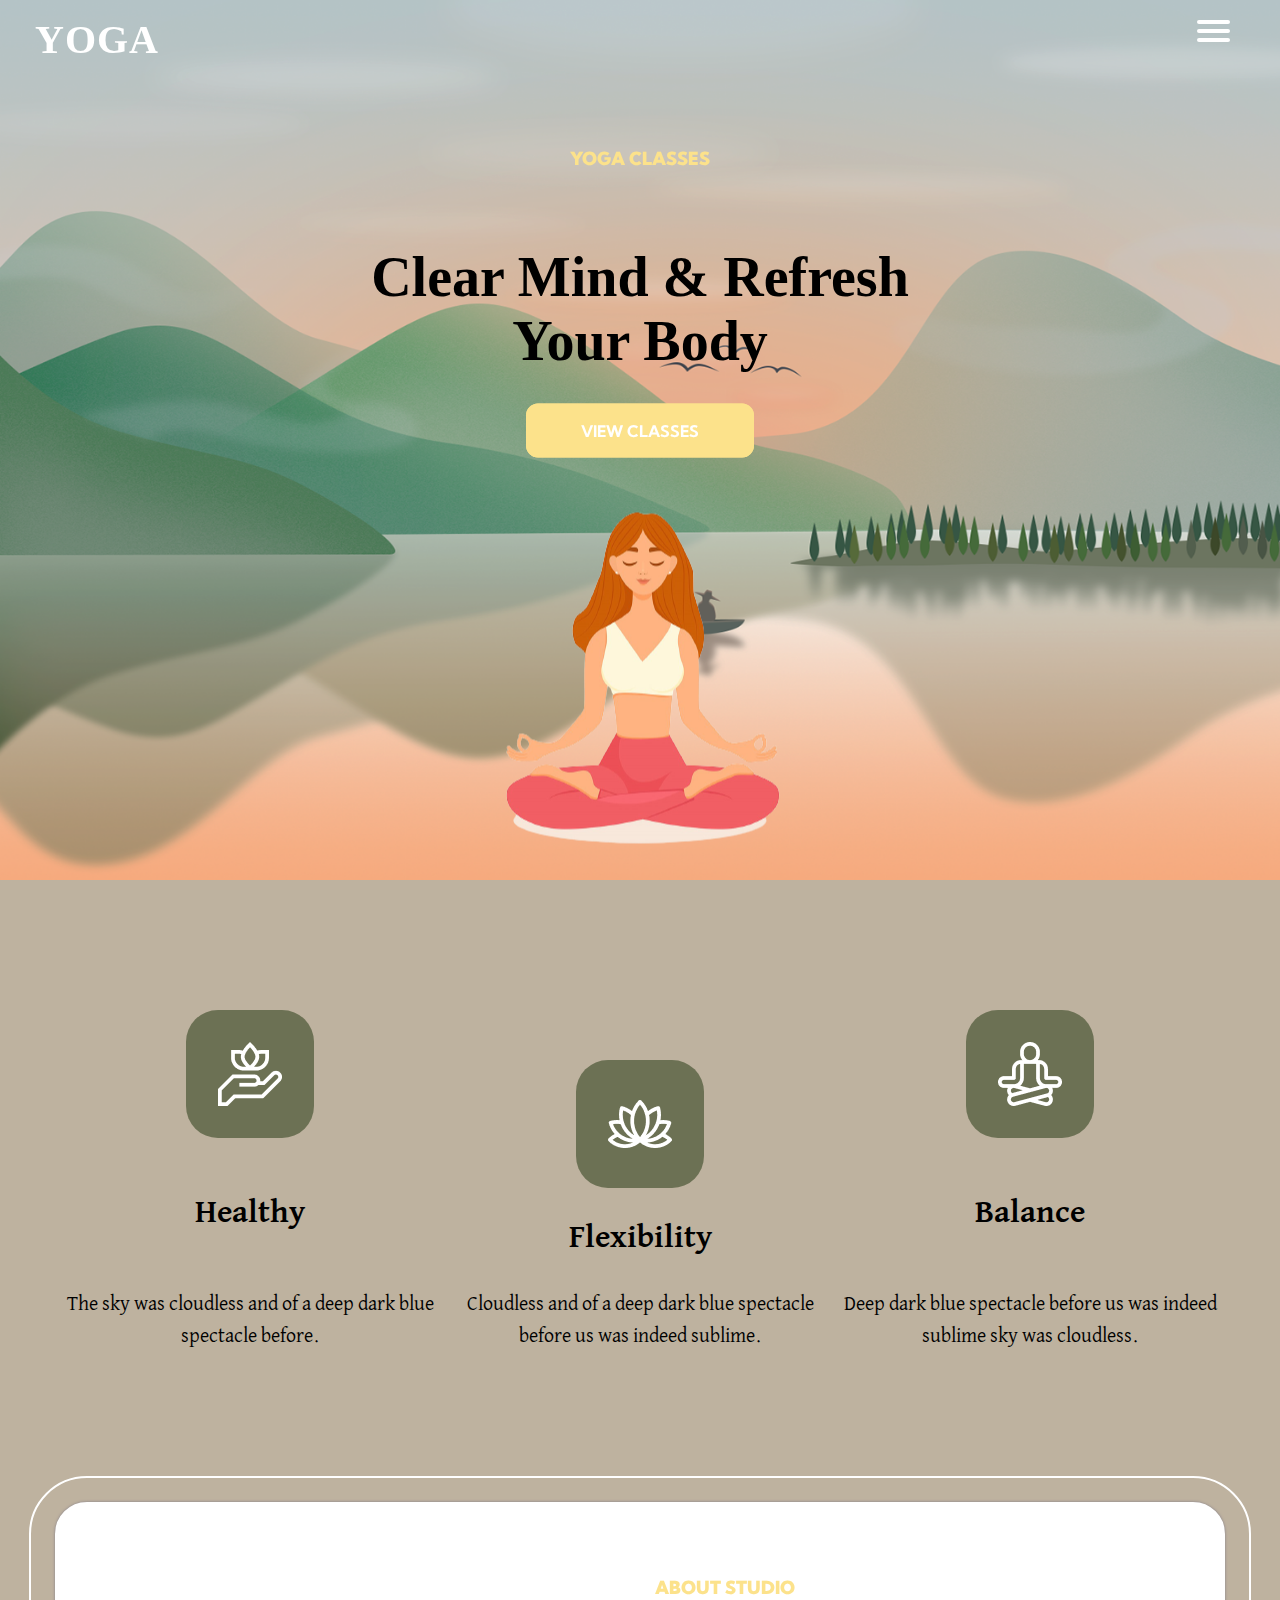
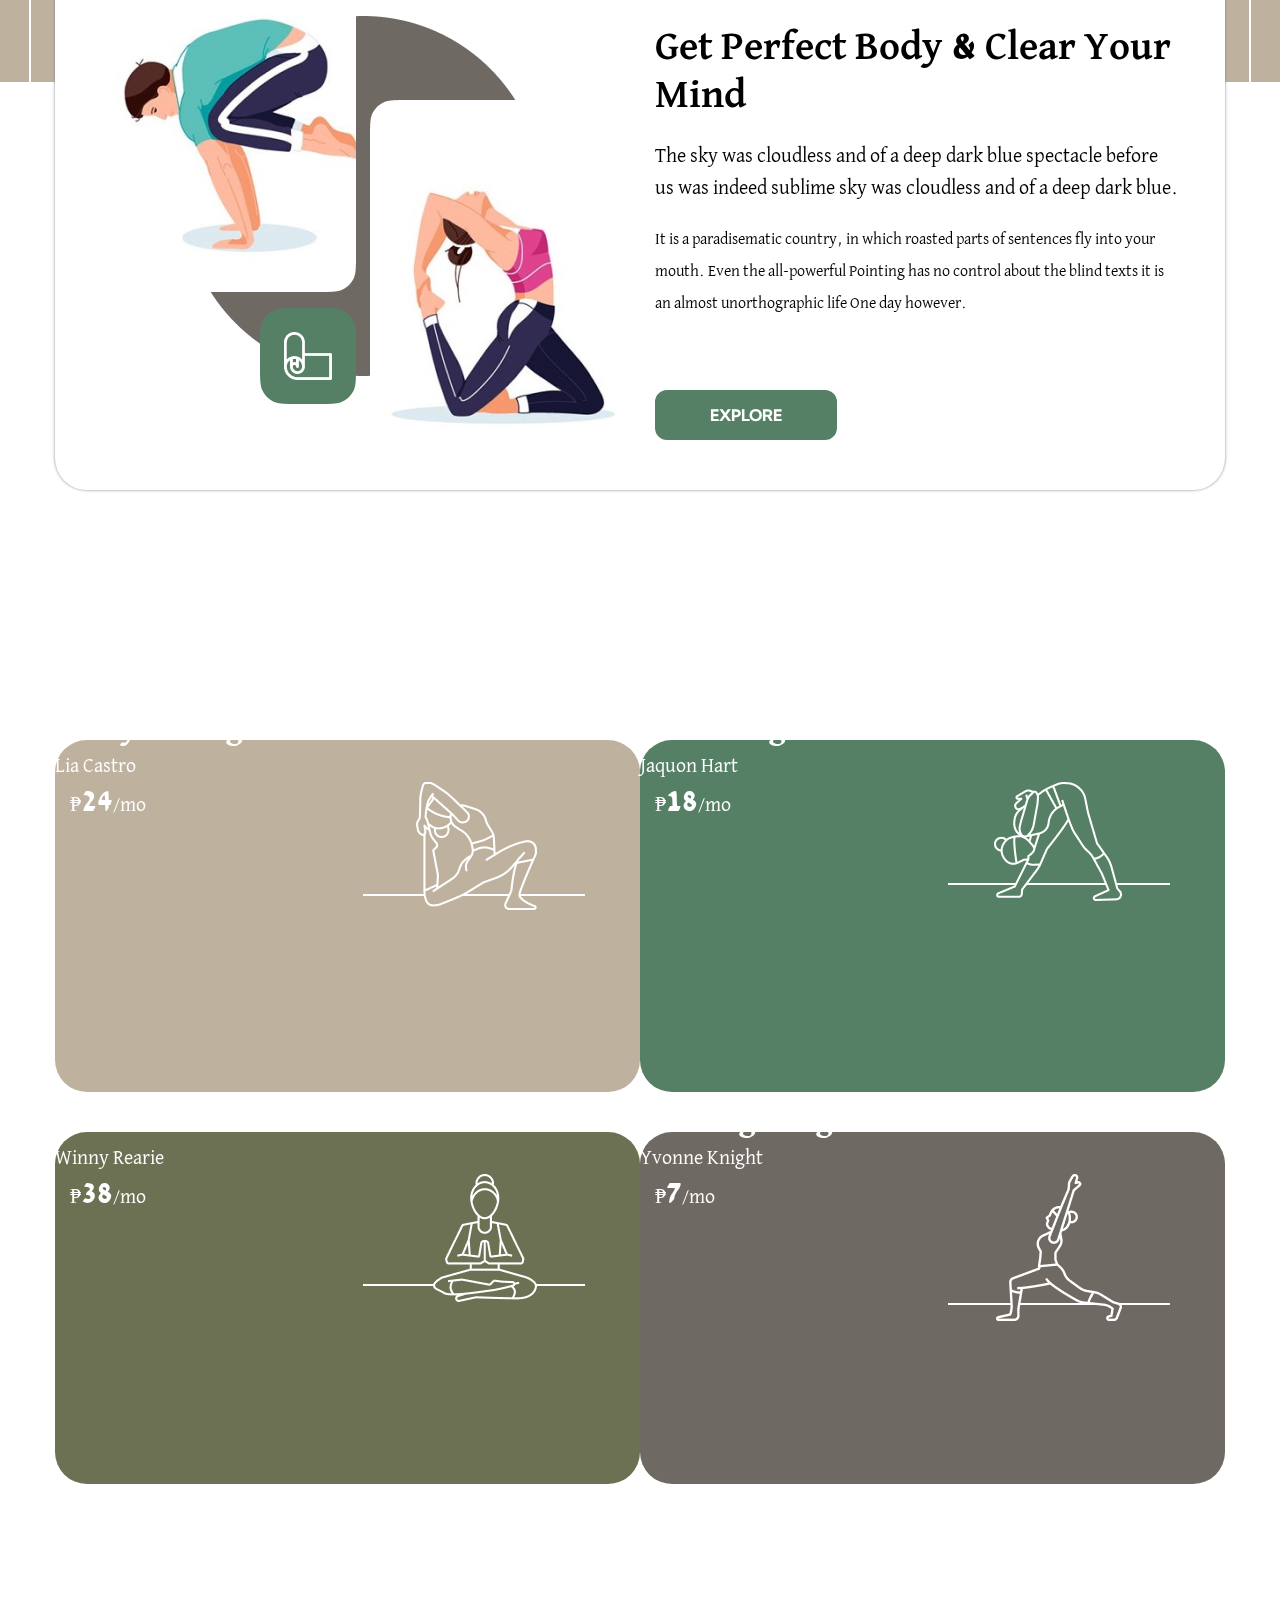
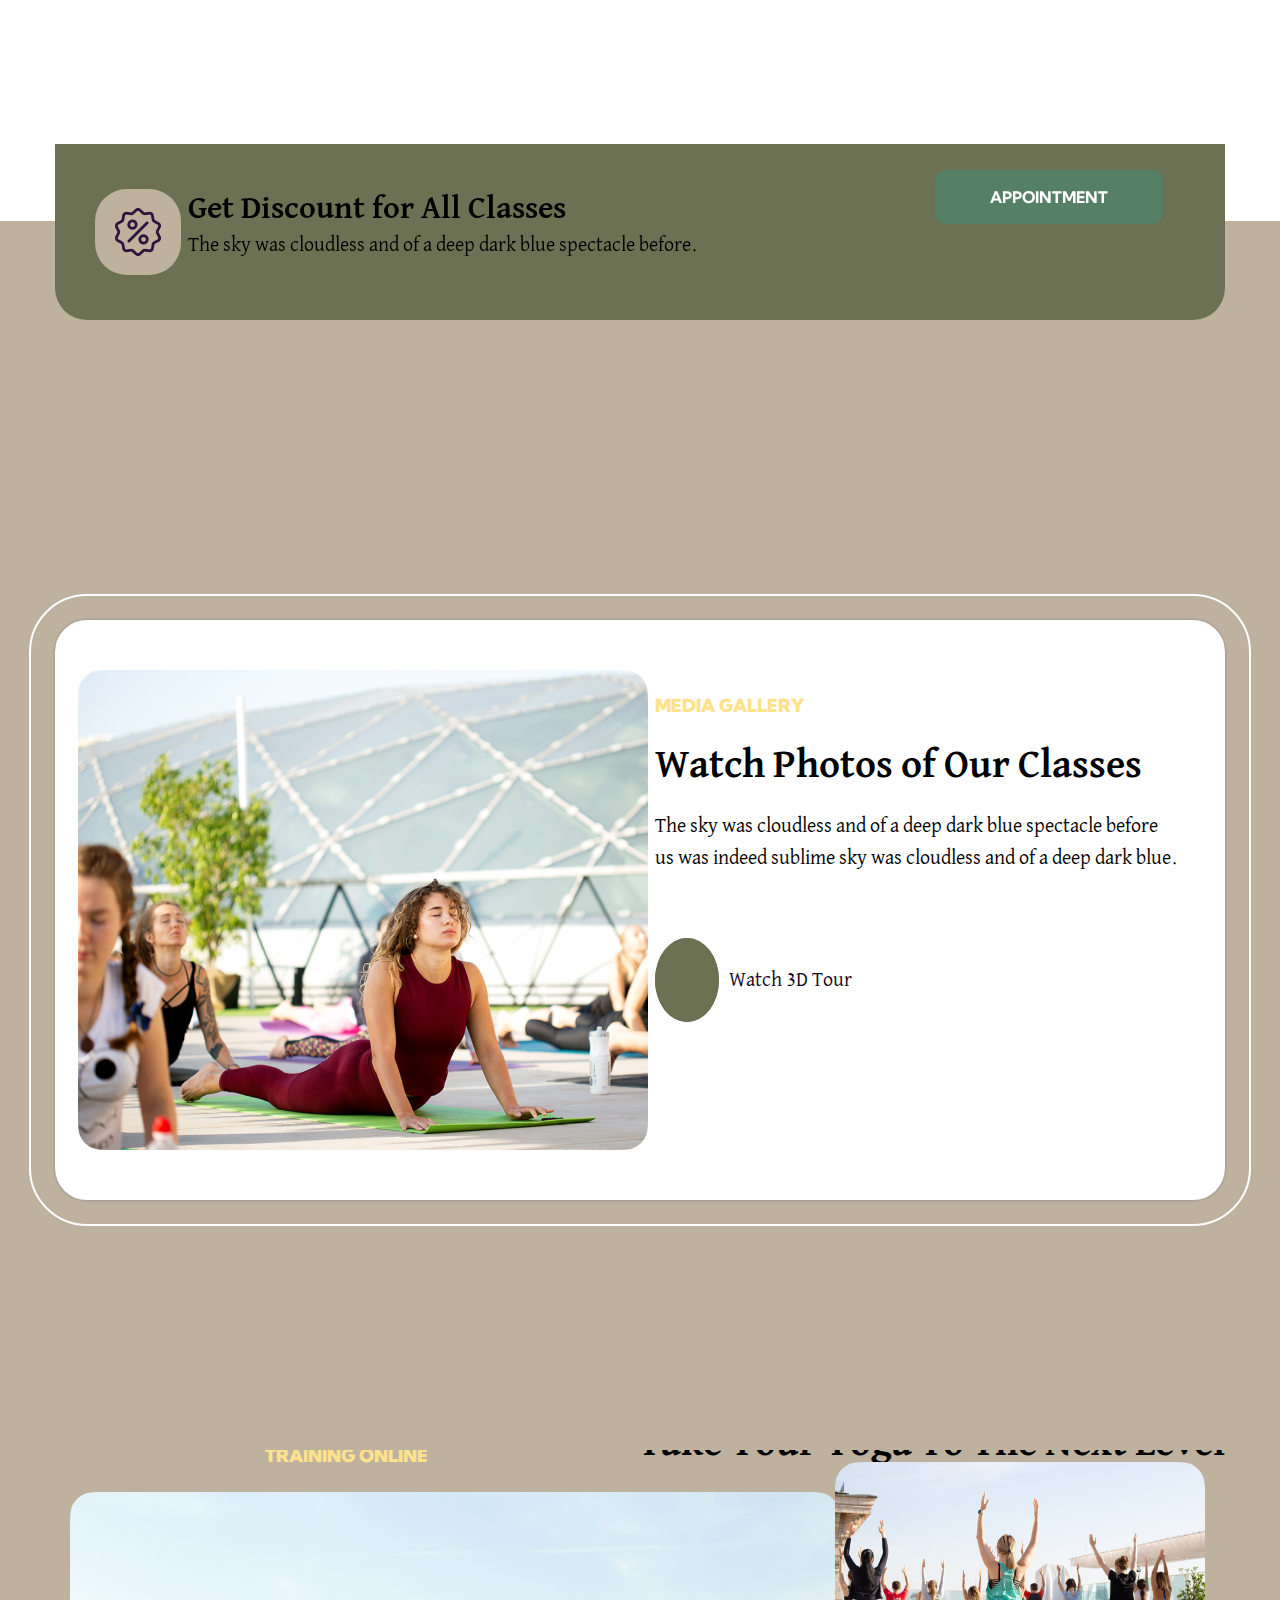
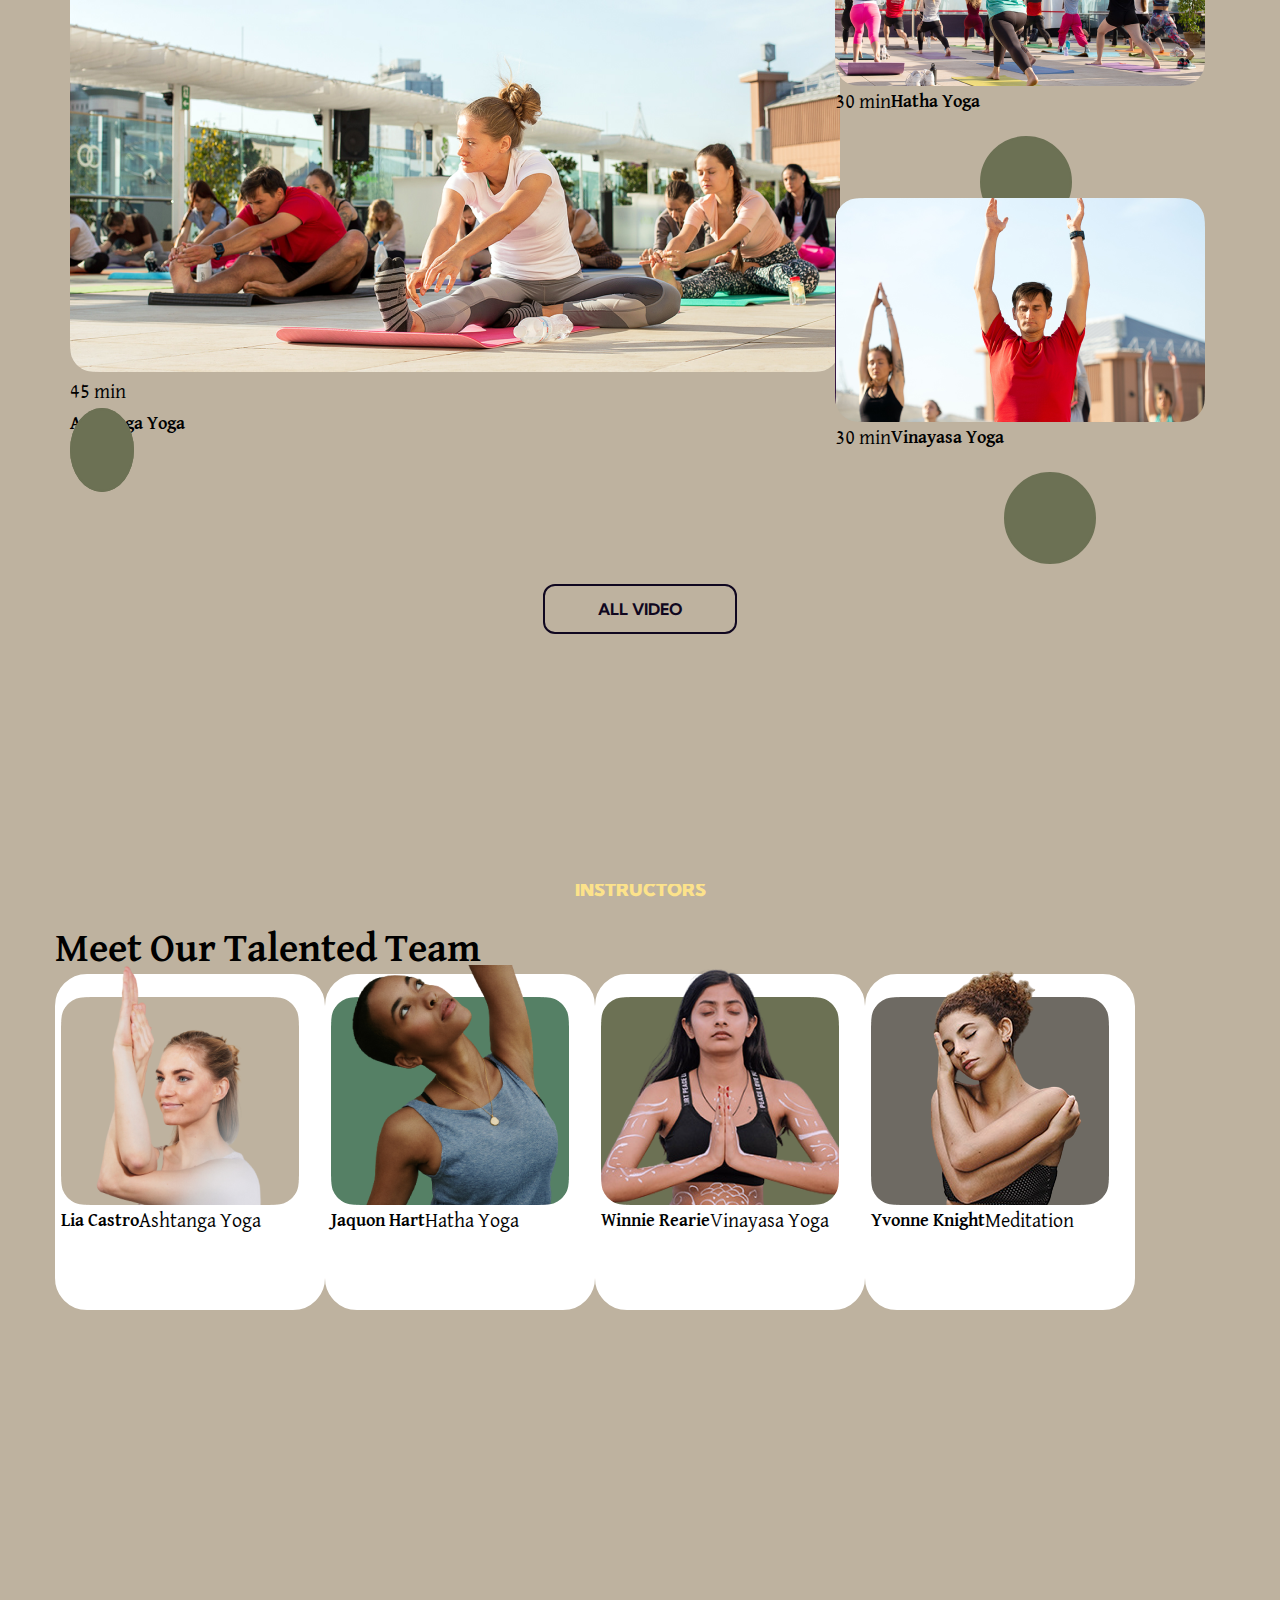
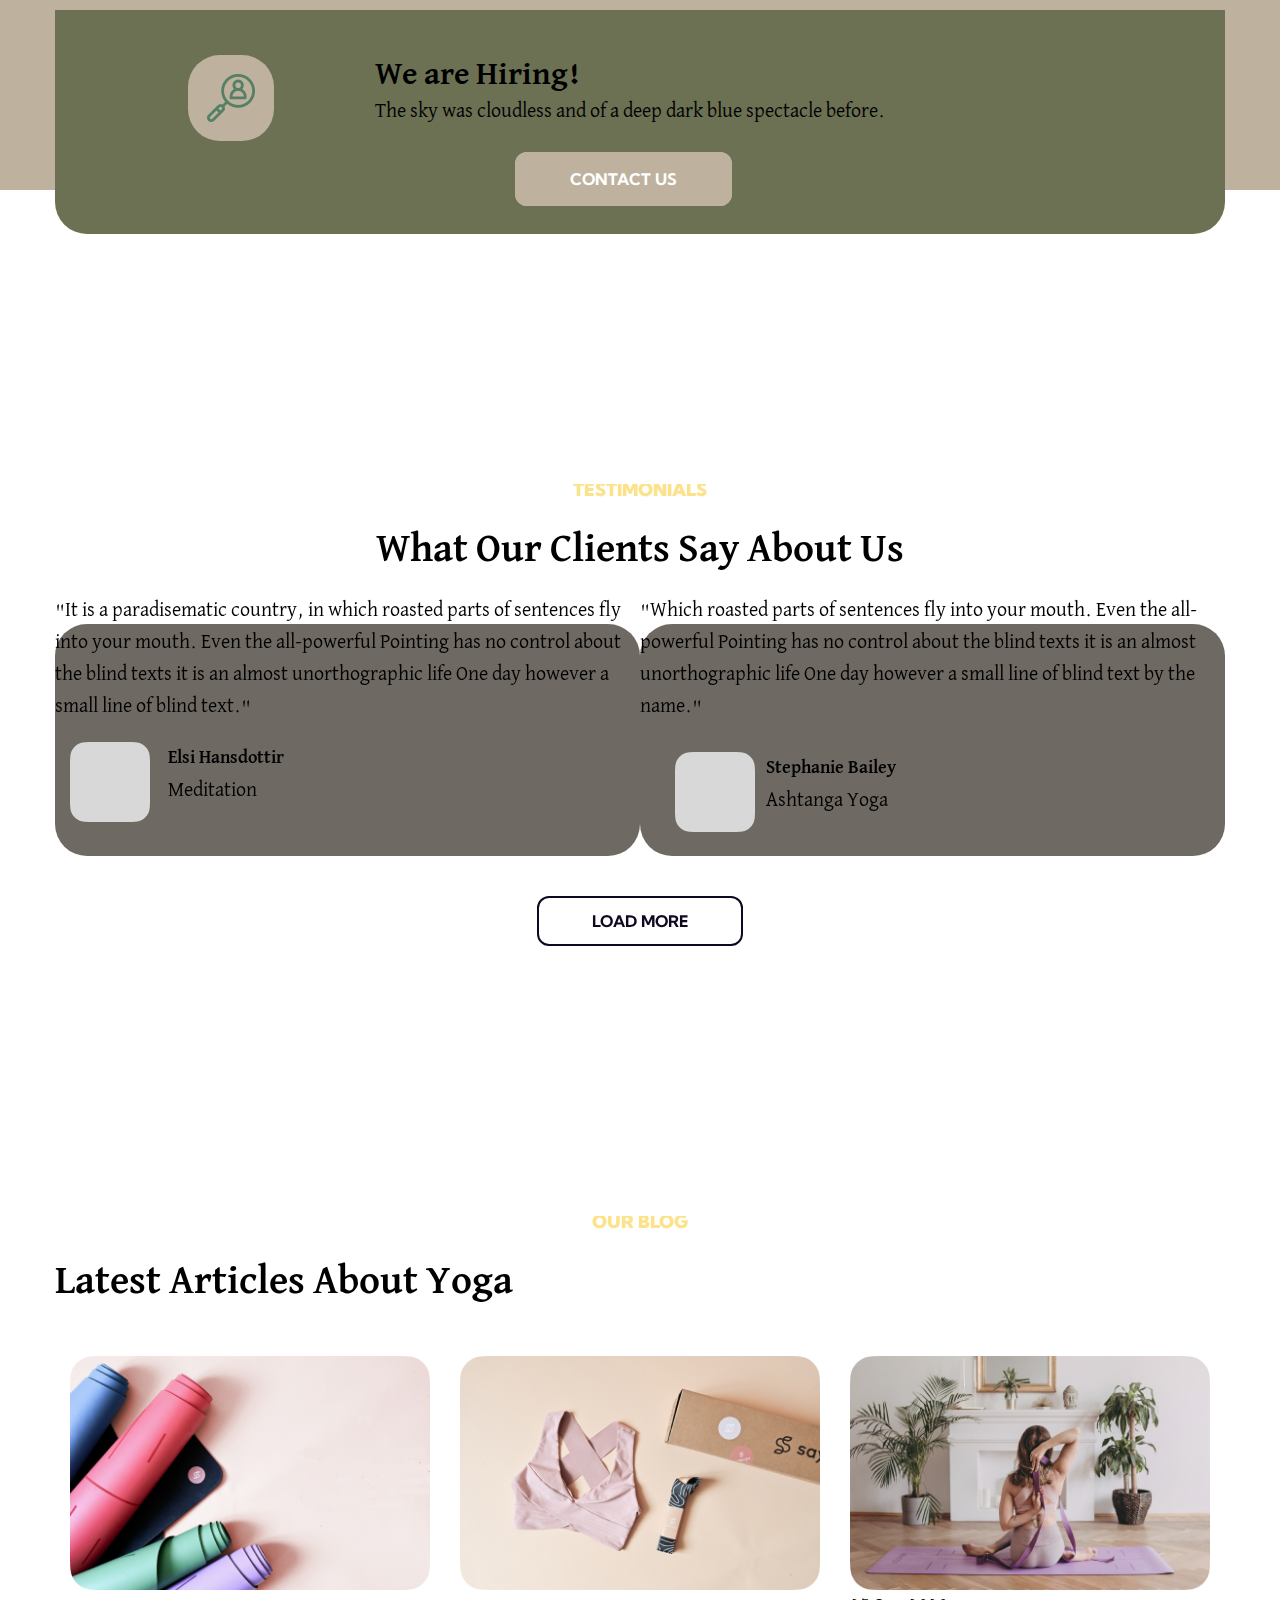
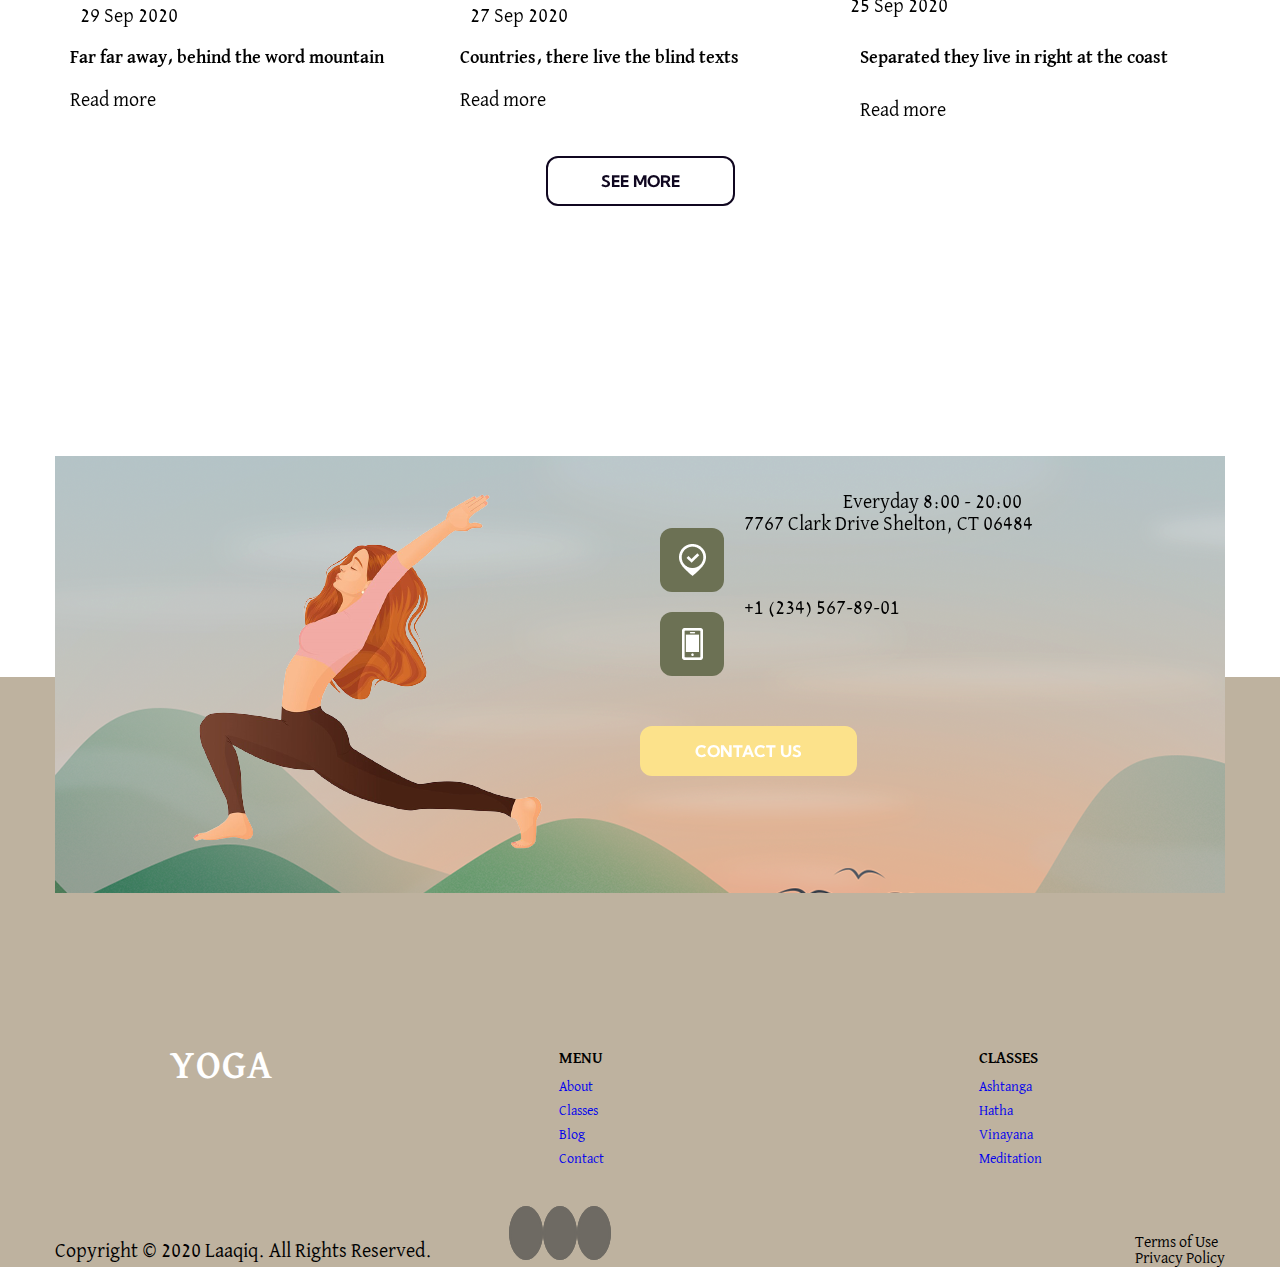
==== commit 7c50dac3: "edited 6:20pm 5/19/21" ====
--- a/YOGA.html
+++ b/YOGA.html
@@ -97,8 +97,8 @@
               <h2 class="about__item h2">Get Perfect Body & Clear Your Mind</h2>
               <p class="about__item p margin-20">The sky was cloudless and of a deep dark blue spectacle before us was indeed sublime sky was cloudless and of a deep dark blue.</p>
               <p class="about__item regular_L margin-20">It is a paradisematic country, in which roasted parts of sentences fly into your mouth. Even the all-powerful Pointing has no control about the blind texts it is an almost unorthographic life One day however.</p>
-              <div class="about__item margin-top-90">
-                <a href="" class="btn btn__green center">EXPLORE</a>
+              <div class="about__item margin-top-20 ac-center">
+                <a href="" class="btn btn__green">EXPLORE</a>
               </div>
             </div>
           </div>
@@ -109,11 +109,11 @@
         <div class="container">
           <div class="row">
             <div id="classes__vinayasa" class="classes column column-lg-6 column-sm-12 nude-filled padding-no-right margin-btm-10">
-              <div class="row classes__item padding-top-10">
+              <div class="row classes__item d-column">
                 <h3 class="h3">Vinayasa Yoga</h3>
                 <p class="p">Lia Castro</p>
               </div>
-              <div class="row classes__item padding-top-10"> 
+              <div class="row classes__item jc-space-between"> 
                 <div class="column column-lg-6 column-sm-6"> 
                   <p class="p">₱<span class="h3">24</span>/mo</p> 
                 </div> 
@@ -123,11 +123,11 @@
             </div>
 
             <div id="classes__hatha" class="classes column column-lg-6 column-sm-12 green-filled padding-no-right margin-btm-10">
-              <div class="row classes__item padding-top-10">
+              <div class="row classes__item d-column">
                 <h3 class="h3">Hatha Yoga</h3>
                 <p class="p">Jaquon Hart</p>
               </div>
-              <div class="row classes__item padding-top-10"> 
+              <div class="row classes__item jc-space-between"> 
                 <div class="column column-lg-6 column-sm-6"> 
                   <p class="p">₱<span class="h3">18</span>/mo</p> 
                 </div> 
@@ -137,11 +137,11 @@
             </div>
 
             <div id="classes__meditation" class="classes column column-lg-6 column-sm-12 olive-filled padding-no-right margin-btm-10">
-              <div class="row classes__item padding-top-10">
+              <div class="row classes__item d-column">
                 <h3 class="h3">Meditation</h3>
                 <p class="p">Winny Rearie</p>
               </div>
-              <div class="row classes__item padding-top-10"> 
+              <div class="row classes__item jc-space-between"> 
                 <div class="column column-lg-6 column-sm-6"> 
                   <p class="p">₱<span class="h3">38</span>/mo</p> 
                 </div> 
@@ -151,11 +151,11 @@
             </div>
 
             <div id="classes__ashtanga" class="classes column column-lg-6 column-sm-12 brown-filled padding-no-right margin-btm-10">
-              <div class="row classes__item padding-top-10">
+              <div class="row classes__item d-column">
                 <h3 class="h3">Ashtanga Yoga</h3>
                 <p class="p">Yvonne Knight</p>
               </div>
-              <div class="row classes__item padding-top-10"> 
+              <div class="row classes__item jc-space-between"> 
                 <div class="column column-lg-6 column-sm-6"> 
                   <p class="p">₱<span class="h3">7</span>/mo</p> 
                 </div> 
@@ -168,22 +168,18 @@
 
         <section id="discount">
           <div class="container">
-            <div class="row olive-filled padding-45-25 ac-center">
-              <div class="column column-lg-9 column-sm-12">
-                <div class="row">
-                  <div class="column column-lg-2 column-sm-12">
-                    <div class="symbol nude-filled center">
-                      <img src="./assets/img/discount_icon-1.png" alt="">
-                    </div>
-                  </div>
-                  <div class="column column-lg-10 column-sm-12 d-column-center">
-                    <h3 class="h3">Get Discount for All Classes</h3>
-                    <p class="p">The sky was cloudless and of a deep dark blue spectacle before.</p>
-                  </div>
-                </div>
-              </div>
-              <div class="column column-lg-3 column-sm-12 ac-center">
-                <a href="" class="btn btn__green center">APPOINTMENT</a>
+            <div class="row olive-filled padding-45-25 center">
+              <div class="column column-lg-1 column-sm-12">
+                <div class="symbol nude-filled center">
+                  <img src="./assets/img/discount_icon-1.png" alt="">
+                </div>
+              </div>
+              <div class="column column-lg-8 column-sm-12 d-column">
+                <h3 class="h3">Get Discount for All Classes</h3>
+                <p class="p">The sky was cloudless and of a deep dark blue spectacle before.</p>
+              </div>
+              <div class="column column-lg-3 column-sm-12">
+                <a href="" class="btn btn__green">APPOINTMENT</a>
               </div>
             </div>
           </div>
@@ -193,17 +189,23 @@
     <!-- END OF WHITE FLUID BACKGROUND -->
     
     <section id="media">
-      <div class="container white-filled-outline padding-50">
-        <div class="row">
-          <div class="column column-lg-6 column-sm-12 center">
-            <img src="./assets/img/vid-1.png" alt="media" class="media">
-          </div>
-          <div class="column column-lg-6 column-sm-12">
-            <h4 class="h4 menu_link  margin-20">MEDIA GALLERY</h4>
-            <h2 class="h2  margin-20">Watch Photos of Our Classes</h2>
-            <p class="p  margin-20">The sky was cloudless and of a deep dark blue spectacle before us was indeed sublime sky was cloudless and of a deep dark blue.</p>
-            <p class="h4 margin-top-90"><a href="" class="btn btn__icon-olive"><i class="fas fa-play"></i></a>   Watch 3D Tour</p>
-            
+
+      <div class="container white-filled-outline padding-45-25">
+        <div class="row media__box">
+          <div class="media__item column column-lg-6 column-sm-12 column-12 ac-center jc-center">
+            <img src="./assets/img/vid-1.png" alt="media" class="media__item media__img">
+          </div>
+          
+          <div class="media__item column column-lg-6 column-sm-12 column-12">
+            <h4 class="media__item h4 menu_link margin-20">MEDIA GALLERY</h4>
+            <h2 class="media__item h2">Watch Photos of Our Classes</h2>
+            <p class="media__item p margin-20">The sky was cloudless and of a deep dark blue spectacle before us was indeed sublime sky was cloudless and of a deep dark blue.</p>
+            <div class="media__item margin-top-90">
+              <a href="" class="btn btn__icon-olive">
+                <i class="fas fa-play"></i> 
+              </a>
+              <span class="media__item p margin-10">   Watch 3D Tour</span>
+            </div>
           </div>
         </div>
       </div>
@@ -245,7 +247,7 @@
 
     <section id="instructors">
       <div class="container">
-        <div class="row instructors__row margin-50">
+        <div class="row instructors__row margin-50 d-column">
           <h4 class="h4 menu_link margin-20">INSTRUCTORS</h4>
           <h2 class="h2">Meet Our Talented Team</h2>
         </div>
@@ -289,25 +291,19 @@
 
       <section id="hiring">
         <div class="container">
-          <div class="row olive-filled padding-45-25 ac-center">
-            <div class="column column-lg-9 column-sm-12">
-              <div class="row">
-                <div class="column column-lg-2 column-sm-12">
-                  <div class="symbol nude-filled center">
-                    <img src="./assets/img/hiring.png" alt="">
-                  </div>
-                </div>
-
-                <div class="column column-lg-10 column-sm-12 d-column-center">
-                  <h3 class="h3">We are Hiring!</h3>
-                  <p class="p">The sky was cloudless and of a deep dark blue spectacle before.</p>
-                </div>
-              </div>
-            </div>
-            
-            <div class="column column-lg-3 column-sm-12 ac-center">
+          <div class="row olive-filled padding-45-25 center">
+            <div class="column column-lg-2 column-sm-12">
+              <div class="symbol nude-filled center">
+                <img src="./assets/img/hiring.png" alt="hiring">
+              </div>
+            </div>
+            <div class="column column-lg-8 column-sm-12 d-column">
+              <h3 class="h3">We are Hiring!</h3>
+              <p class="p">The sky was cloudless and of a deep dark blue spectacle before.</p>
+            </div>
+            <div class="column column-lg-3 column-sm-12">
               <a href="" class="btn btn__nude">CONTACT US</a>
-            </div>
+            </div>                     
           </div>
         </div>
       </section>
@@ -320,13 +316,14 @@
           </div>
           <div class="row center">
             <div class="column column-lg-6 column-md-9 column-sm-12 brown-filled padding-45-25">
-              <p class="p padding-top-btm-10">"It is a paradisematic country, in which roasted parts of sentences fly into your mouth. Even the all-powerful Pointing has no control about the blind texts it is an almost unorthographic life One day however a small line of blind text."</p>
-            
-              <div class="row padding-20">
-                <div class="column column-lg-2 column-sm-4">
+              <div class="row margin-20">
+                <p class="p">"It is a paradisematic country, in which roasted parts of sentences fly into your mouth. Even the all-powerful Pointing has no control about the blind texts it is an almost unorthographic life One day however a small line of blind text."</p>
+              </div>
+              <div class="row padding-10">
+                <div class="column column-lg-2 column-sm-3">
                   <img src="./assets/img/testimonilas.png" alt="quote">
                 </div>
-                <div class="column column-lg-10 column-sm-8">
+                <div class="column column-lg-10 column-sm-9">
                   <h4 class="h4">Elsi Hansdottir</h4>
                   <p class="p">Meditation</p>
                 </div>  
@@ -334,13 +331,14 @@
             </div>
 
             <div class="column column-lg-6 column-md-9 column-sm-12 brown-filled padding-45-25">
-              <p class="p padding-top-btm-10">"Which roasted parts of sentences fly into your mouth. Even the all-powerful Pointing has no control about the blind texts it is an almost unorthographic life One day however a small line of blind text by the name."</p>      
-              
+              <div class="row margin-10">
+                <p class="p">"Which roasted parts of sentences fly into your mouth. Even the all-powerful Pointing has no control about the blind texts it is an almost unorthographic life One day however a small line of blind text by the name."</p>
+              </div>
               <div class="row padding-20">
-                <div class="column column-lg-2 column-sm-4">
+                <div class="column column-lg-2 column-sm-3">
                   <img src="./assets/img/testimonilas.png" alt="quote">
                 </div>
-                <div class="column column-lg-10 column-sm-8">
+                <div class="column column-lg-10 column-sm-9">
                   <h4 class="h4">Stephanie Bailey</h4>
                   <p class="p">Ashtanga Yoga</p>
                 </div>
@@ -348,8 +346,8 @@
             </div>
           </div>
 
-          <div class="row padding-20">
-             <a href="" class="btn btn__black-border center">LOAD MORE</a>
+          <div class="row padding-20 center">
+             <a href="" class="btn btn__black-border">LOAD MORE</a>
           </div>
         </div> 
       </section>
--- a/assets/css/main.css
+++ b/assets/css/main.css
@@ -397,23 +397,6 @@
   border-radius: 32px;
 }
 
-.icon {
-  background: #6c7154;
-  width: 128px;
-  height: 128px;
-  -webkit-box-pack: center;
-      -ms-flex-pack: center;
-          justify-content: center;
-  -webkit-box-align: center;
-      -ms-flex-align: center;
-          align-items: center;
-  border-radius: 32px;
-}
-
-.icon img {
-  line-height: 64px;
-}
-
 .menu_link {
   color: #fce28b;
   font-family: "Kumbh Sans", sans-serif;
@@ -425,22 +408,8 @@
   color: #fff;
 }
 
-.symbol {
-  width: 86px;
-  height: 86px;
-  -ms-flex-line-pack: center;
-      align-content: center;
-  -webkit-box-pack: center;
-      -ms-flex-pack: center;
-          justify-content: center;
-}
-
-.symbol img {
-  -ms-flex-item-align: center;
-      -ms-grid-row-align: center;
-      align-self: center;
-  -ms-grid-column-align: center;
-      justify-self: center;
+.media__item span {
+  color: #100720;
 }
 
 #navbar {
@@ -821,7 +790,7 @@
   }
 }
 
-@media screen and (min-width: 1400px) {
+@media screen and (min-width: 1440px) {
   .container {
     max-width: 1320px;
   }
@@ -967,6 +936,41 @@
 
 .btn__icon-olive i {
   line-height: 20px;
+}
+
+.icon {
+  background: #6c7154;
+  width: 128px;
+  height: 128px;
+  -webkit-box-pack: center;
+      -ms-flex-pack: center;
+          justify-content: center;
+  -webkit-box-align: center;
+      -ms-flex-align: center;
+          align-items: center;
+  border-radius: 32px;
+}
+
+.icon img {
+  line-height: 64px;
+}
+
+.symbol {
+  width: 86px;
+  height: 86px;
+  -ms-flex-line-pack: center;
+      align-content: center;
+  -webkit-box-pack: center;
+      -ms-flex-pack: center;
+          justify-content: center;
+}
+
+.symbol img {
+  -ms-flex-item-align: center;
+      -ms-grid-row-align: center;
+      align-self: center;
+  -ms-grid-column-align: center;
+      justify-self: center;
 }
 
 .icon-sm {
@@ -1047,5 +1051,7 @@
 section {
   padding-top: 100px;
   padding-bottom: 100px;
+  margin-top: 50px;
+  margin-bottom: 50px;
 }
 /*# sourceMappingURL=main.css.map */